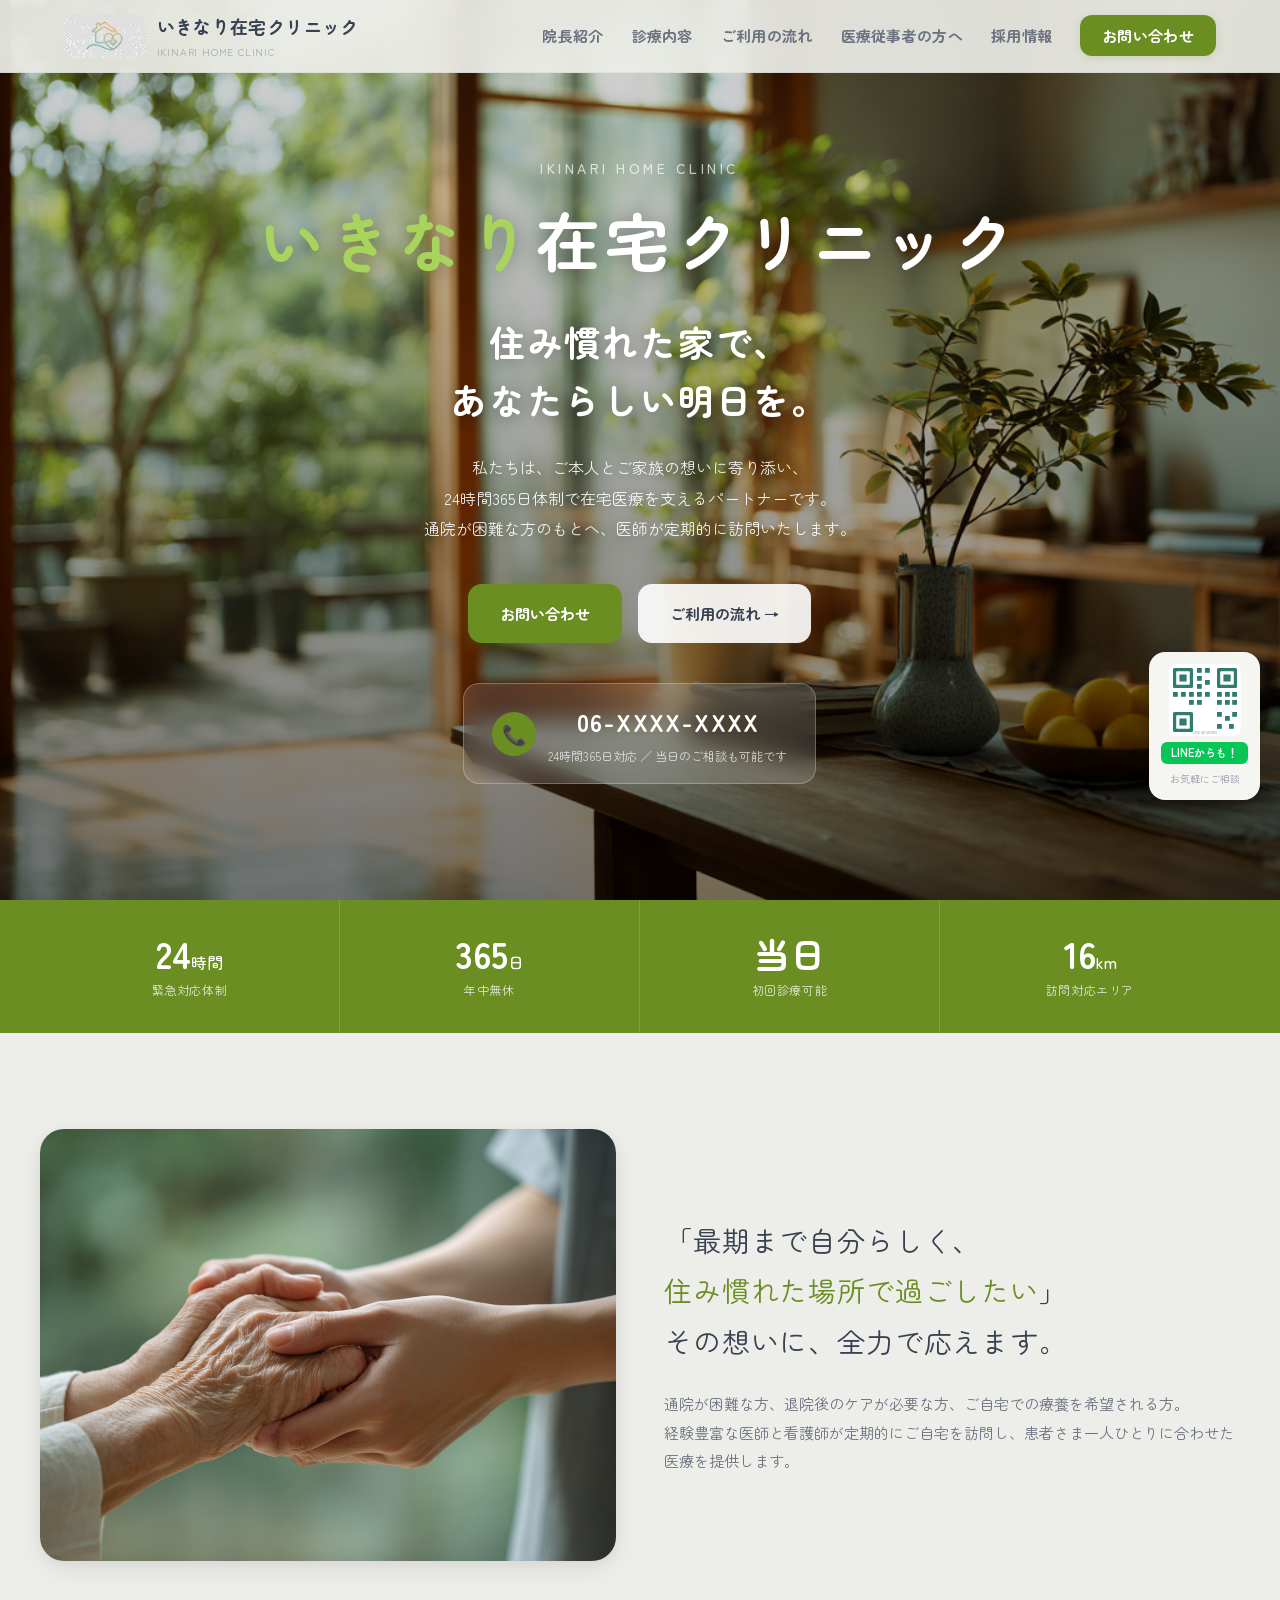
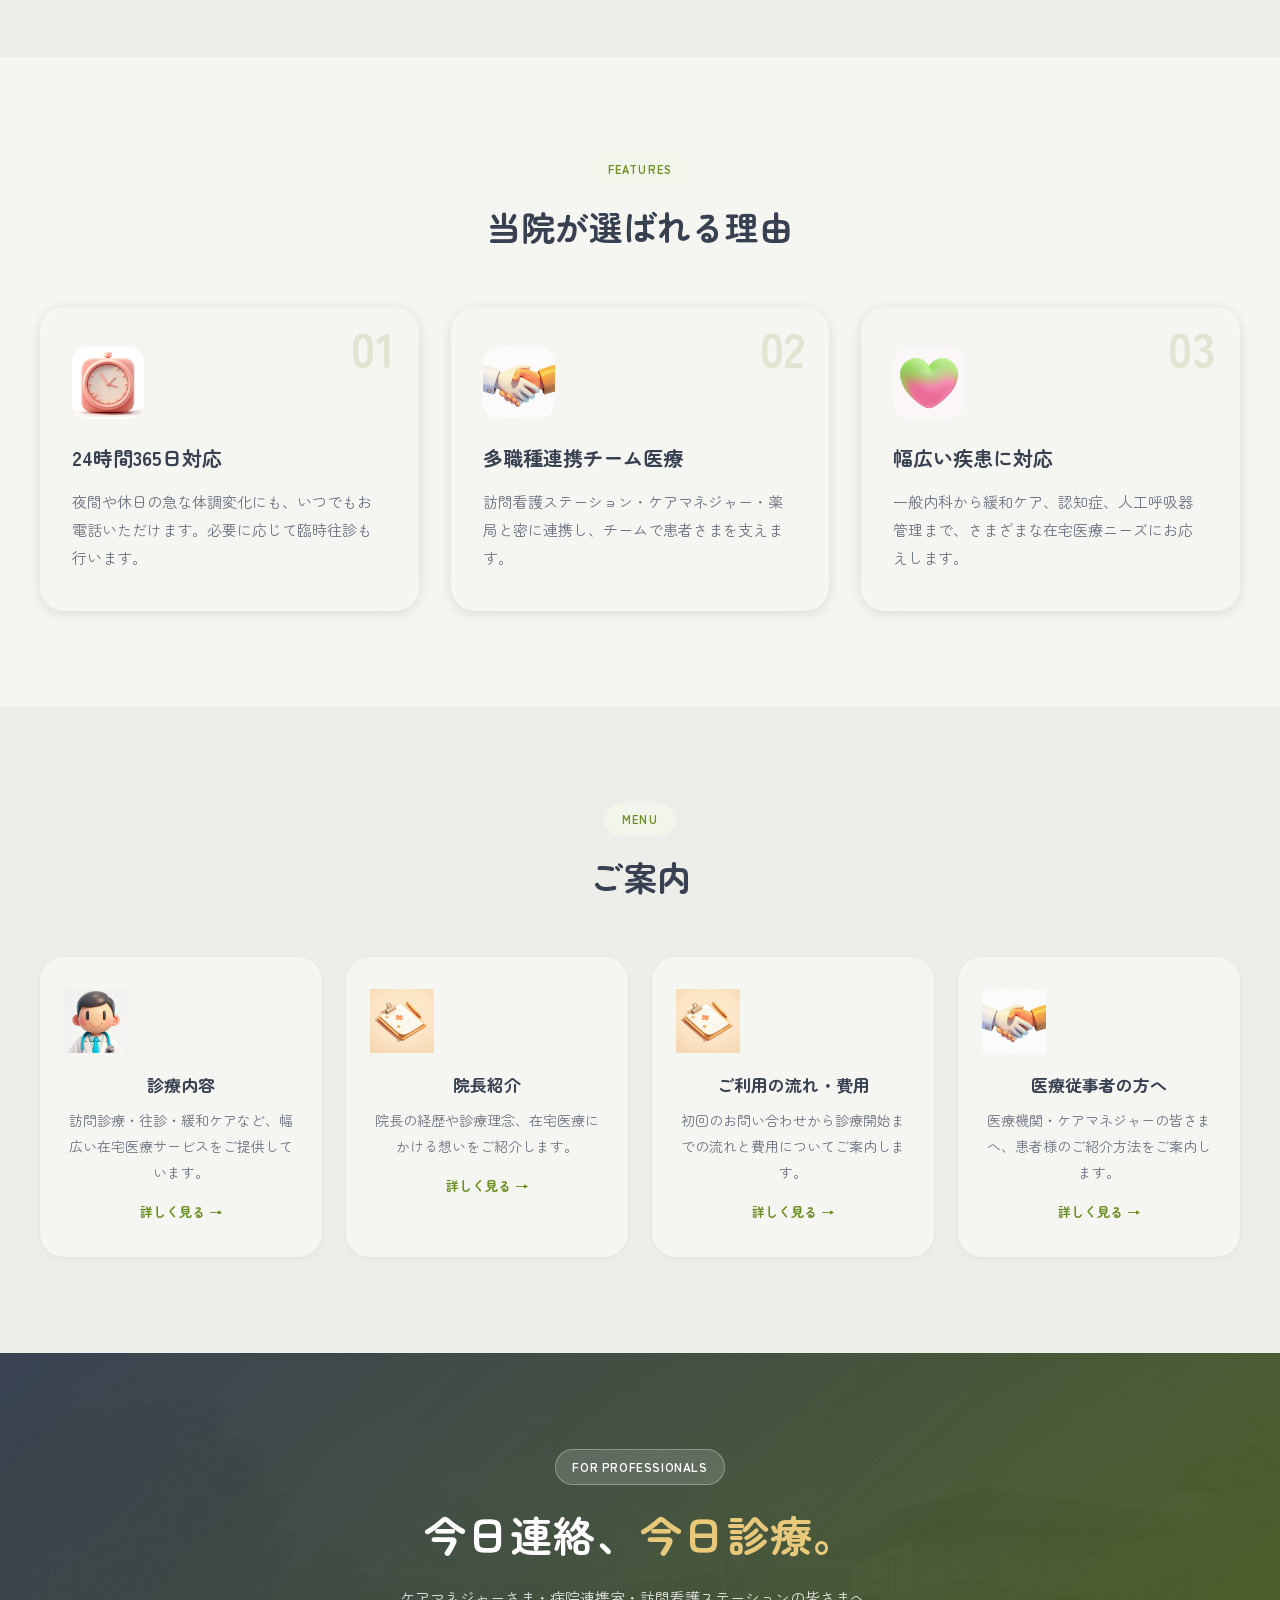
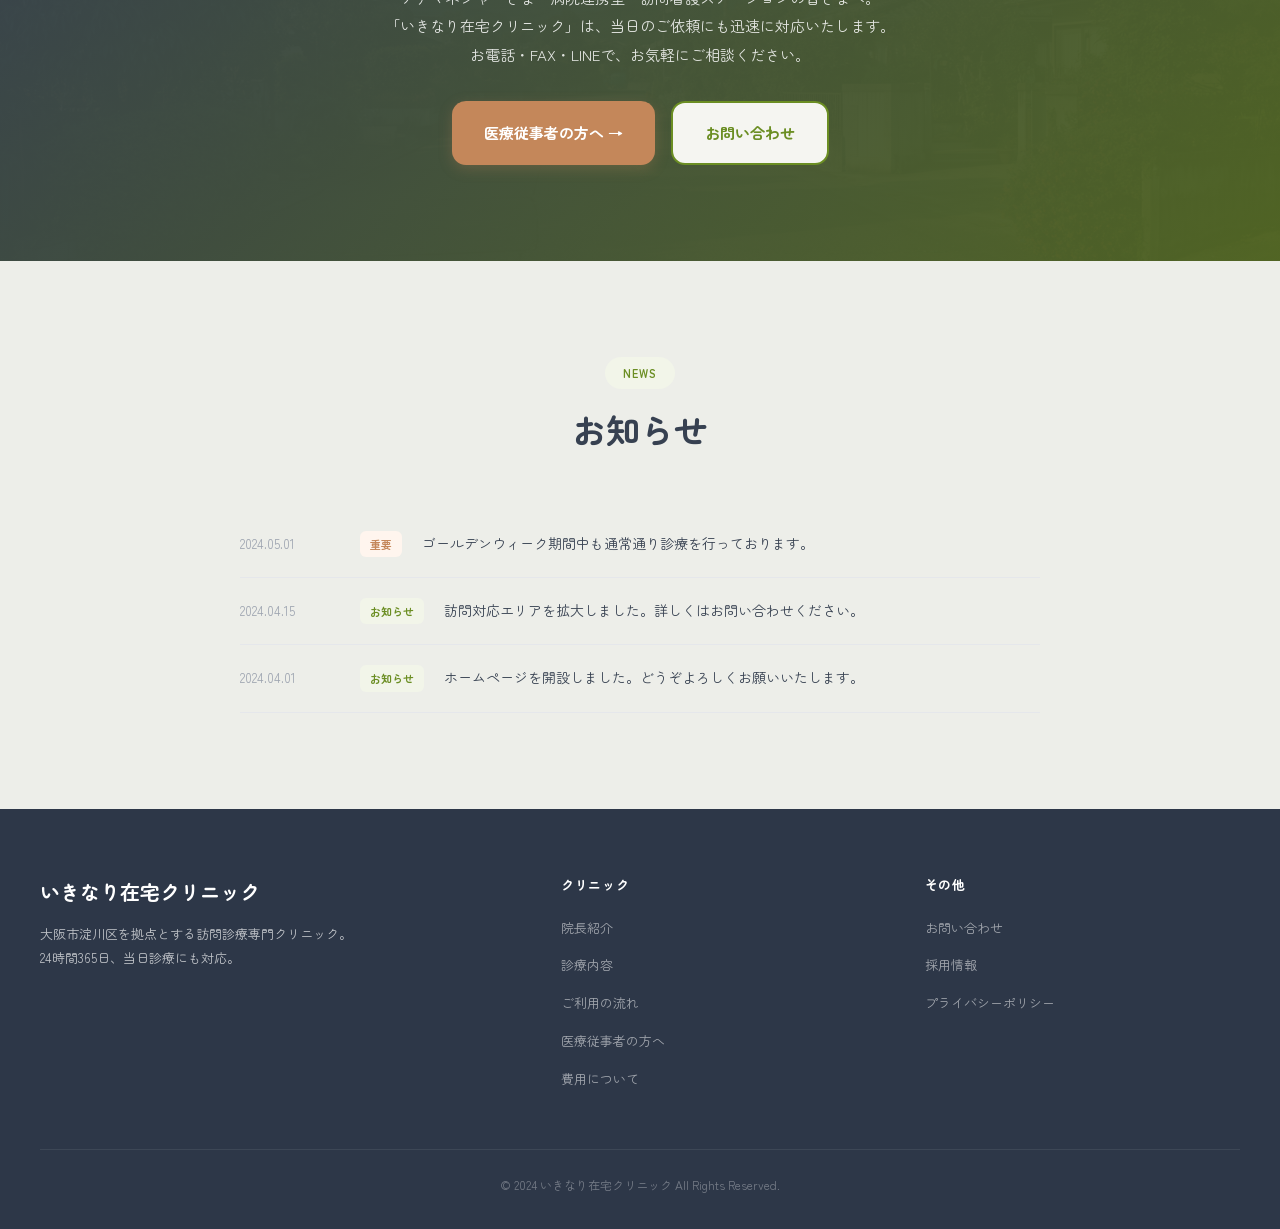
==== index.html @ c1e0ce85 "Update index.html" ====
<!DOCTYPE html>
<html lang="ja">
<head>
  <meta name="robots" content="noindex">
  <meta charset="UTF-8">
  <meta name="viewport" content="width=device-width, initial-scale=1.0">
  <meta name="color-scheme" content="only light">
  <title>いきなり在宅クリニック｜大阪市淀川区の訪問診療 当日対応可</title>
  <meta name="description" content="いきなり在宅クリニックは大阪市淀川区を拠点とする訪問診療専門クリニックです。24時間365日対応、当日連絡・当日診療をモットーに医師がご自宅へ伺います。">
  <meta property="og:title" content="いきなり在宅クリニック｜大阪市淀川区の訪問診療 当日対応可">
  <meta property="og:description" content="24時間365日対応。当日連絡・当日診療をモットーに、お電話いただいたその日のうちに医師がご自宅へ伺います。">
  <meta property="og:type" content="website">
  <meta property="og:url" content="https://ikinari-clinic.com/">
  <meta property="og:site_name" content="いきなり在宅クリニック">
  <meta property="og:locale" content="ja_JP">
  <meta name="twitter:card" content="summary_large_image">
  <link rel="preconnect" href="https://fonts.googleapis.com">
  <link rel="preconnect" href="https://fonts.gstatic.com" crossorigin>
  <link href="https://fonts.googleapis.com/css2?family=Noto+Sans+JP:wght@400;700&family=Zen+Maru+Gothic:wght@400;700&display=swap" rel="stylesheet">
  <link rel="stylesheet" href="style.css">

  <!-- JSON-LD -->
  <script type="application/ld+json">
  {
    "@context": "https://schema.org",
    "@type": "MedicalClinic",
    "name": "いきなり在宅クリニック",
    "alternateName": "IKINARI HOME CLINIC",
    "description": "大阪市淀川区を拠点とする訪問診療専門クリニック。24時間365日対応、当日連絡・当日診療。",
    "url": "https://ikinari-clinic.com/",
    "telephone": "06-XXXX-XXXX",
    "address": {
      "@type": "PostalAddress",
      "addressLocality": "大阪市淀川区",
      "addressRegion": "大阪府",
      "addressCountry": "JP"
    },
    "openingHoursSpecification": {
      "@type": "OpeningHoursSpecification",
      "dayOfWeek": ["Monday","Tuesday","Wednesday","Thursday","Friday","Saturday","Sunday"],
      "opens": "00:00",
      "closes": "23:59"
    },
    "medicalSpecialty": "訪問診療",
    "availableService": {
      "@type": "MedicalProcedure",
      "name": "訪問診療・往診"
    }
  }
  </script>

  <style>
    /* ===== INDEX-ONLY STYLES ===== */

    /* Full-bleed photo hero */
    .hero-top {
      position: relative;
      min-height: 100vh;
      display: flex;
      align-items: center;
      justify-content: center;
      overflow: hidden;
    }
    .hero-top-bg {
      position: absolute;
      inset: 0;
      z-index: 0;
    }
    .hero-top-bg img {
      width: 100%;
      height: 100%;
      object-fit: cover;
      display: block;
    }
    .hero-top-overlay {
      position: absolute;
      inset: 0;
      z-index: 1;
      background: linear-gradient(
        180deg,
        rgba(0,0,0,0.15) 0%,
        rgba(0,0,0,0.35) 50%,
        rgba(0,0,0,0.55) 100%
      );
    }
    .hero-top-inner {
      position: relative;
      z-index: 2;
      max-width: 1000px;
      margin: 0 auto;
      padding: 120px 24px 80px;
      text-align: center;
      color: white;
    }
    .hero-clinic-en {
      font-size: 14px;
      font-weight: 500;
      letter-spacing: 0.25em;
      color: rgba(255,255,255,0.7);
      margin-bottom: 16px;
    }
    .hero-clinic-name {
      font-size: clamp(36px, 5.5vw, 64px);
      font-weight: 700;
      color: white;
      line-height: 1.3;
      margin-bottom: 32px;
      letter-spacing: 0.08em;
      white-space: nowrap;
      text-shadow: 0 2px 20px rgba(0,0,0,0.3);
    }
    .hero-clinic-name span {
      color: #A8D45E;
    }
    .hero-catch {
      font-size: clamp(22px, 3vw, 36px);
      font-weight: 700;
      color: white;
      line-height: 1.6;
      margin-bottom: 24px;
      letter-spacing: 0.05em;
      text-shadow: 0 2px 16px rgba(0,0,0,0.3);
    }
    .hero-sub {
      font-size: 16px;
      color: rgba(255,255,255,0.9);
      line-height: 1.9;
      margin-bottom: 40px;
      max-width: 640px;
      margin-left: auto;
      margin-right: auto;
      text-shadow: 0 1px 8px rgba(0,0,0,0.2);
    }
    .hero-top-actions {
      display: flex;
      gap: 16px;
      flex-wrap: wrap;
      justify-content: center;
      margin-bottom: 40px;
    }
    .hero-tel {
      display: inline-flex;
      align-items: center;
      gap: 12px;
      background: rgba(255,255,255,0.15);
      backdrop-filter: blur(12px);
      border: 1px solid rgba(255,255,255,0.25);
      border-radius: var(--radius);
      padding: 16px 28px;
    }
    .hero-tel-icon {
      width: 44px;
      height: 44px;
      background: var(--primary);
      border-radius: 50%;
      display: flex;
      align-items: center;
      justify-content: center;
      color: white;
      font-size: 20px;
      flex-shrink: 0;
    }
    .hero-tel-number {
      font-family: 'Zen Maru Gothic', sans-serif;
      font-size: 24px;
      font-weight: 700;
      color: white;
      letter-spacing: 0.05em;
    }
    .hero-tel-note {
      font-size: 12px;
      color: rgba(255,255,255,0.75);
    }

    /* Stats bar */
    .stats-bar {
      background: var(--primary);
      color: white;
      padding: 0;
      position: relative;
      z-index: 2;
    }
    .stats-bar-inner {
      max-width: 1200px;
      margin: 0 auto;
      display: grid;
      grid-template-columns: repeat(4, 1fr);
    }
    .stats-bar-item {
      text-align: center;
      padding: 32px 16px;
      border-right: 1px solid rgba(255,255,255,0.15);
      transition: background 0.3s;
    }
    .stats-bar-item:last-child { border-right: none; }
    .stats-bar-item:hover { background: rgba(255,255,255,0.08); }
    .stats-bar-number {
      font-family: 'Zen Maru Gothic', sans-serif;
      font-size: 36px;
      font-weight: 700;
      line-height: 1.2;
    }
    .stats-bar-unit {
      font-size: 16px;
      font-weight: 500;
    }
    .stats-bar-label {
      font-size: 12px;
      opacity: 0.8;
      margin-top: 4px;
      letter-spacing: 0.05em;
    }

    /* Reasons section */
    .reasons-grid {
      display: grid;
      grid-template-columns: repeat(3, 1fr);
      gap: 32px;
    }
    .reason-card {
      background: var(--white);
      border-radius: var(--radius-lg);
      padding: 40px 32px;
      box-shadow: 0 2px 12px rgba(0,0,0,0.08), 0 4px 20px rgba(0,0,0,0.04);
      position: relative;
      transition: all 0.35s cubic-bezier(0.4, 0, 0.2, 1);
    }
    .reason-card:hover {
      transform: translateY(-5px);
      box-shadow: 0 8px 32px rgba(0,0,0,0.12), 0 4px 16px rgba(0,0,0,0.06);
    }
    .reason-num {
      font-family: 'Zen Maru Gothic', sans-serif;
      font-size: 48px;
      font-weight: 700;
      color: var(--primary);
      opacity: 0.15;
      position: absolute;
      top: 16px;
      right: 24px;
      line-height: 1;
    }
    .reason-icon {
      width: 72px;
      height: 72px;
      border-radius: 16px;
      display: flex;
      align-items: center;
      justify-content: center;
      margin-bottom: 20px;
      overflow: hidden;
    }
    .reason-icon img {
      width: 100%;
      height: 100%;
      object-fit: contain;
    }
    .reason-card h3 {
      font-family: 'Zen Maru Gothic', sans-serif;
      font-size: 20px;
      font-weight: 700;
      margin-bottom: 12px;
      color: var(--text);
    }
    .reason-card p {
      font-size: 15px;
      color: var(--text-light);
      line-height: 1.85;
    }

    /* Same-day banner */
    .sameday-banner {
      position: relative;
      overflow: hidden;
      background: var(--text);
      color: white;
    }
    .sameday-banner::before {
      content: '';
      position: absolute;
      inset: 0;
      background: url('assets/town-panorama.png') center/cover no-repeat;
      opacity: 0.2;
      z-index: 0;
    }
    .sameday-banner::after {
      content: '';
      position: absolute;
      inset: 0;
      background: linear-gradient(135deg, rgba(55,65,81,0.92) 0%, rgba(85,107,30,0.85) 100%);
      z-index: 0;
    }
    .sameday-inner {
      max-width: 900px;
      margin: 0 auto;
      text-align: center;
      position: relative;
      z-index: 1;
    }
    .sameday-tag {
      display: inline-block;
      font-size: 12px;
      font-weight: 700;
      color: white;
      background: rgba(255,255,255,0.15);
      border: 1px solid rgba(255,255,255,0.3);
      padding: 6px 16px;
      border-radius: 100px;
      margin-bottom: 20px;
      letter-spacing: 0.05em;
    }
    .sameday-title {
      font-size: clamp(28px, 3.5vw, 42px);
      font-weight: 700;
      color: white;
      margin-bottom: 20px;
      line-height: 1.4;
      letter-spacing: 0.03em;
    }
    .sameday-title em {
      font-style: normal;
      color: #E8C87A;
    }
    .sameday-desc {
      font-size: 15px;
      color: rgba(255,255,255,0.85);
      line-height: 1.9;
      margin-bottom: 32px;
    }
    .sameday-actions {
      display: flex;
      justify-content: center;
      gap: 16px;
      flex-wrap: wrap;
    }

    /* Message section */
    .message-section {
      position: relative;
    }
    .message-content {
      display: grid;
      grid-template-columns: 1fr 1fr;
      gap: 48px;
      align-items: center;
      max-width: 1200px;
      margin: 0 auto;
    }
    .message-photo {
      border-radius: var(--radius-lg);
      overflow: hidden;
      box-shadow: var(--shadow-lg);
    }
    .message-photo img {
      width: 100%;
      height: 100%;
      object-fit: cover;
      display: block;
      aspect-ratio: 4/3;
    }
    .message-box {
      max-width: 800px;
      margin: 0 auto;
    }
    .message-box .quote {
      font-size: clamp(20px, 2.5vw, 28px);
      font-weight: 400;
      color: var(--text);
      line-height: 1.8;
      margin-bottom: 24px;
      letter-spacing: 0.03em;
    }
    .message-box .quote em {
      font-style: normal;
      color: var(--primary);
    }
    .message-box .desc {
      font-size: 15px;
      color: var(--text-light);
      line-height: 1.9;
    }

    @media (max-width: 768px) {
      .hero-top { min-height: 100vh; }
      .hero-top-inner {
        padding: 120px 20px 60px;
      }
      .hero-clinic-name { font-size: 30px; white-space: normal; }
      .hero-catch { font-size: 20px; }
      .hero-tel { width: 100%; justify-content: center; }
      .stats-bar-inner { grid-template-columns: 1fr 1fr; }
      .stats-bar-item { border-bottom: 1px solid rgba(255,255,255,0.15); }
      .reasons-grid { grid-template-columns: 1fr; }
      .message-content { grid-template-columns: 1fr; gap: 32px; }
    }
  </style>
</head>
<body>

  <!-- ===== NAVIGATION ===== -->
  <nav class="nav" id="nav">
    <div class="nav-inner">
      <a href="index.html" class="nav-logo">
        <img src="assets/logo.png" alt="いきなり在宅クリニック" style="height:44px;width:auto;">
        <div>
          <div class="nav-logo-text">いきなり在宅クリニック</div>
          <div class="nav-logo-sub">IKINARI HOME CLINIC</div>
        </div>
      </a>
      <ul class="nav-links" id="navLinks">
        <li><a href="about.html">院長紹介</a></li>
        <li><a href="services.html">診療内容</a></li>
        <li><a href="flow.html">ご利用の流れ</a></li>
        <li><a href="referral.html">医療従事者の方へ</a></li>
        <li><a href="recruit.html">採用情報</a></li>
        <li><a href="contact.html" class="nav-cta">お問い合わせ</a></li>
      </ul>
      <button class="hamburger" id="hamburger" aria-label="メニュー">
        <span></span><span></span><span></span>
      </button>
    </div>
  </nav>

  <!-- ===== HERO (full-bleed photo) ===== -->
  <section class="hero-top">
    <div class="hero-top-bg">
      <img src="assets/living-room.png" alt="温かみのある室内 - 住み慣れたご自宅">
    </div>
    <div class="hero-top-overlay"></div>
    <div class="hero-top-inner">
      <div class="hero-clinic-en">IKINARI HOME CLINIC</div>
      <h1 class="hero-clinic-name"><span>いきなり</span>在宅クリニック</h1>
      <p class="hero-catch">住み慣れた家で、<br>あなたらしい明日を。</p>
      <p class="hero-sub">私たちは、ご本人とご家族の想いに寄り添い、<br>24時間365日体制で在宅医療を支えるパートナーです。<br>通院が困難な方のもとへ、医師が定期的に訪問いたします。</p>
      <div class="hero-top-actions">
        <a href="contact.html" class="btn btn-primary">お問い合わせ</a>
        <a href="flow.html" class="btn" style="background:rgba(255,255,255,0.9);color:var(--text);font-weight:700;">ご利用の流れ →</a>
      </div>
      <div class="hero-tel">
        <div class="hero-tel-icon">📞</div>
        <div>
          <div class="hero-tel-number">06-XXXX-XXXX</div>
          <div class="hero-tel-note">24時間365日対応 ／ 当日のご相談も可能です</div>
        </div>
      </div>
    </div>
  </section>

  <!-- ===== STATS BAR ===== -->
  <div class="stats-bar">
    <div class="stats-bar-inner">
      <div class="stats-bar-item">
        <div class="stats-bar-number">24<span class="stats-bar-unit">時間</span></div>
        <div class="stats-bar-label">緊急対応体制</div>
      </div>
      <div class="stats-bar-item">
        <div class="stats-bar-number">365<span class="stats-bar-unit">日</span></div>
        <div class="stats-bar-label">年中無休</div>
      </div>
      <div class="stats-bar-item">
        <div class="stats-bar-number">当日</div>
        <div class="stats-bar-label">初回診療可能</div>
      </div>
      <div class="stats-bar-item">
        <div class="stats-bar-number">16<span class="stats-bar-unit">km</span></div>
        <div class="stats-bar-label">訪問対応エリア</div>
      </div>
    </div>
  </div>

  <!-- ===== MESSAGE ===== -->
  <section class="section message-section">
    <div class="section-inner">
      <div class="message-content">
        <div class="message-photo">
          <img src="assets/hands.png" alt="患者さまの手を優しく握る - 寄り添う医療">
        </div>
        <div class="message-box">
          <p class="quote">「最期まで自分らしく、<br><em>住み慣れた場所で過ごしたい</em>」<br>その想いに、全力で応えます。</p>
          <p class="desc">
            通院が困難な方、退院後のケアが必要な方、ご自宅での療養を希望される方。<br>
            経験豊富な医師と看護師が定期的にご自宅を訪問し、患者さま一人ひとりに合わせた医療を提供します。
          </p>
        </div>
      </div>
    </div>
  </section>

  <!-- ===== REASONS ===== -->
  <section class="section section-alt">
    <div class="section-inner">
      <div class="section-header">
        <span class="section-tag">FEATURES</span>
        <h2 class="section-title">当院が選ばれる理由</h2>
      </div>
      <div class="reasons-grid">
        <div class="reason-card">
          <div class="reason-num">01</div>
          <div class="reason-icon"><img src="assets/icon-clock.png" alt="24時間"></div>
          <h3>24時間365日対応</h3>
          <p>夜間や休日の急な体調変化にも、いつでもお電話いただけます。必要に応じて臨時往診も行います。</p>
        </div>
        <div class="reason-card">
          <div class="reason-num">02</div>
          <div class="reason-icon"><img src="assets/icon-handshake.png" alt="連携"></div>
          <h3>多職種連携チーム医療</h3>
          <p>訪問看護ステーション・ケアマネジャー・薬局と密に連携し、チームで患者さまを支えます。</p>
        </div>
        <div class="reason-card">
          <div class="reason-num">03</div>
          <div class="reason-icon"><img src="assets/icon-heart.png" alt="疾患対応"></div>
          <h3>幅広い疾患に対応</h3>
          <p>一般内科から緩和ケア、認知症、人工呼吸器管理まで、さまざまな在宅医療ニーズにお応えします。</p>
        </div>
      </div>
    </div>
  </section>

  <!-- ===== NAVIGATION CARDS ===== -->
  <section class="section">
    <div class="section-inner">
      <div class="section-header">
        <span class="section-tag">MENU</span>
        <h2 class="section-title">ご案内</h2>
      </div>
      <div class="nav-cards">
        <a href="services.html" class="nav-card">
          <div class="nav-card-icon"><img src="assets/icon-doctor.png" alt=""></div>
          <h3>診療内容</h3>
          <p>訪問診療・往診・緩和ケアなど、幅広い在宅医療サービスをご提供しています。</p>
          <span class="arrow">詳しく見る →</span>
        </a>
        <a href="about.html" class="nav-card">
          <div class="nav-card-icon"><img src="assets/icon-clipboard.png" alt=""></div>
          <h3>院長紹介</h3>
          <p>院長の経歴や診療理念、在宅医療にかける想いをご紹介します。</p>
          <span class="arrow">詳しく見る →</span>
        </a>
        <a href="flow.html" class="nav-card">
          <div class="nav-card-icon"><img src="assets/icon-clipboard.png" alt=""></div>
          <h3>ご利用の流れ・費用</h3>
          <p>初回のお問い合わせから診療開始までの流れと費用についてご案内します。</p>
          <span class="arrow">詳しく見る →</span>
        </a>
        <a href="referral.html" class="nav-card">
          <div class="nav-card-icon"><img src="assets/icon-handshake.png" alt=""></div>
          <h3>医療従事者の方へ</h3>
          <p>医療機関・ケアマネジャーの皆さまへ、患者様のご紹介方法をご案内します。</p>
          <span class="arrow">詳しく見る →</span>
        </a>
      </div>
    </div>
  </section>

  <!-- ===== SAME-DAY BANNER (紹介元向け訴求) ===== -->
  <section class="section sameday-banner">
    <div class="section-inner">
      <div class="sameday-inner">
        <div class="sameday-tag">FOR PROFESSIONALS</div>
        <h2 class="sameday-title">今日連絡、<em>今日診療。</em></h2>
        <p class="sameday-desc">
          ケアマネジャーさま・病院連携室・訪問看護ステーションの皆さまへ。<br>
          「いきなり在宅クリニック」は、当日のご依頼にも迅速に対応いたします。<br>
          お電話・FAX・LINEで、お気軽にご相談ください。
        </p>
        <div class="sameday-actions">
          <a href="referral.html" class="btn btn-accent">医療従事者の方へ →</a>
          <a href="contact.html" class="btn btn-outline">お問い合わせ</a>
        </div>
      </div>
    </div>
  </section>

  <!-- ===== NEWS ===== -->
  <section class="section">
    <div class="section-inner">
      <div class="section-header">
        <span class="section-tag">NEWS</span>
        <h2 class="section-title">お知らせ</h2>
      </div>
      <div class="news-list">
        <div class="news-item">
          <span class="news-date">2024.05.01</span>
          <span class="news-badge news-badge-important">重要</span>
          <span class="news-text">ゴールデンウィーク期間中も通常通り診療を行っております。</span>
        </div>
        <div class="news-item">
          <span class="news-date">2024.04.15</span>
          <span class="news-badge news-badge-info">お知らせ</span>
          <span class="news-text">訪問対応エリアを拡大しました。詳しくはお問い合わせください。</span>
        </div>
        <div class="news-item">
          <span class="news-date">2024.04.01</span>
          <span class="news-badge news-badge-info">お知らせ</span>
          <span class="news-text">ホームページを開設しました。どうぞよろしくお願いいたします。</span>
        </div>
      </div>
    </div>
  </section>

  <!-- ===== FOOTER ===== -->
  <footer class="footer">
    <div class="footer-inner">
      <div>
        <div class="footer-logo">いきなり在宅クリニック</div>
        <p class="footer-desc">大阪市淀川区を拠点とする訪問診療専門クリニック。<br>24時間365日、当日診療にも対応。</p>
      </div>
      <div>
        <h4>クリニック</h4>
        <ul class="footer-links">
          <li><a href="about.html">院長紹介</a></li>
          <li><a href="services.html">診療内容</a></li>
          <li><a href="flow.html">ご利用の流れ</a></li>
          <li><a href="referral.html">医療従事者の方へ</a></li>
          <li><a href="flow.html#fee">費用について</a></li>
        </ul>
      </div>
      <div>
        <h4>その他</h4>
        <ul class="footer-links">
          <li><a href="contact.html">お問い合わせ</a></li>
          <li><a href="recruit.html">採用情報</a></li>
          <li><a href="#">プライバシーポリシー</a></li>
        </ul>
      </div>
    </div>
    <div class="footer-bottom">
      &copy; 2024 いきなり在宅クリニック All Rights Reserved.
    </div>
  </footer>

  <!-- ===== PHONE BANNER (mobile) ===== -->
  <div class="phone-banner">
    <a href="tel:06XXXXXXXX">
      📞 06-XXXX-XXXX
      <small>タップで電話がかかります（24時間対応）</small>
    </a>
  </div>

  <!-- LINE floating sidebar -->
  <div class="line-float">
    <img src="assets/qr-line.svg" alt="LINE QRコード" class="line-float-qr">
    <span class="line-float-badge">LINEからも！</span>
    <small>お気軽にご相談</small>
  </div>

  <script src="main.js"></script>
  <script>
    // Additional scroll reveal for index-only elements
    document.querySelectorAll('.reason-card, .stats-bar-item').forEach(el => {
      el.style.opacity = '0';
      el.style.transform = 'translateY(20px)';
      el.style.transition = 'opacity 0.6s, transform 0.6s';
      const obs = new IntersectionObserver((entries) => {
        entries.forEach(entry => {
          if (entry.isIntersecting) {
            entry.target.style.opacity = '1';
            entry.target.style.transform = 'translateY(0)';
          }
        });
      }, { threshold: 0.1 });
      obs.observe(el);
    });
  </script>
</body>
</html>
---- style.css ----
*, *::before, *::after { margin: 0; padding: 0; box-sizing: border-box; }

:root {
  /* くすのきグリーン系パレット */
  --primary: #6B8E23;
  --primary-light: #F2F5E9;
  --primary-dark: #556B1E;
  --primary-muted: rgba(107,142,35,0.12);
  --accent: #C4875A;
  --accent-light: #FFF5EE;
  --text: #374151;
  --text-light: #6B7280;
  --text-muted: #9CA3AF;
  --bg: #EDEEE9;
  --white: #F5F5F1;
  --border: #E5E7EB;
  --shadow-sm: 0 1px 4px rgba(0,0,0,0.04), 0 2px 8px rgba(0,0,0,0.02);
  --shadow-md: 0 4px 12px rgba(0,0,0,0.05), 0 2px 6px rgba(0,0,0,0.03);
  --shadow-lg: 0 8px 28px rgba(0,0,0,0.07), 0 4px 12px rgba(0,0,0,0.04);
  --radius: 16px;
  --radius-lg: 24px;
}

html {
  scroll-behavior: smooth;
  color-scheme: only light;
}

body {
  font-family: 'Zen Maru Gothic', 'Noto Sans JP', sans-serif;
  color: var(--text);
  background: var(--bg) !important;
  line-height: 1.85;
  font-weight: 400;
  -webkit-font-smoothing: antialiased;
  font-size: 15px;
}

/* ===== NAVIGATION ===== */
.nav {
  position: fixed;
  top: 0;
  left: 0;
  right: 0;
  z-index: 1000;
  background: rgba(237,238,233,0.92);
  backdrop-filter: blur(24px);
  -webkit-backdrop-filter: blur(24px);
  border-bottom: 1px solid rgba(0,0,0,0.04);
  transition: box-shadow 0.3s;
}
.nav.scrolled { box-shadow: var(--shadow-md); }
.nav-inner {
  max-width: 1200px;
  margin: 0 auto;
  padding: 0 24px;
  display: flex;
  align-items: center;
  justify-content: space-between;
  height: 72px;
}
.nav-logo {
  display: flex;
  align-items: center;
  gap: 12px;
  text-decoration: none;
  color: var(--primary);
}
.nav-logo img {
  border-radius: 8px;
}
.nav-logo-icon {
  width: 42px;
  height: 42px;
  background: var(--primary);
  border-radius: 12px;
  display: flex;
  align-items: center;
  justify-content: center;
  color: white;
  font-size: 20px;
}
.nav-logo-text {
  font-weight: 700;
  font-size: 18px;
  letter-spacing: 0.02em;
  color: var(--text);
  white-space: nowrap;
}
.nav-logo-sub {
  font-size: 10px;
  font-weight: 400;
  color: var(--text-muted);
  display: block;
  letter-spacing: 0.08em;
}
.nav-links {
  display: flex;
  align-items: center;
  gap: 28px;
  list-style: none;
}
.nav-links a {
  text-decoration: none;
  color: var(--text-light);
  font-size: 15px;
  font-weight: 700;
  letter-spacing: 0.02em;
  transition: color 0.2s;
  position: relative;
}
.nav-links a:hover { color: var(--primary); }
.nav-links a::after {
  content: '';
  position: absolute;
  bottom: -4px;
  left: 0;
  width: 0;
  height: 2px;
  background: var(--primary);
  border-radius: 1px;
  transition: width 0.3s;
}
.nav-links a:hover::after { width: 100%; }
.nav-cta {
  background: var(--primary) !important;
  color: white !important;
  padding: 10px 22px !important;
  border-radius: 12px !important;
  font-size: 15px !important;
  font-weight: 700 !important;
  transition: all 0.3s ease !important;
  box-shadow: 0 2px 8px rgba(107,142,35,0.2);
}
.nav-cta:hover {
  background: var(--primary-dark) !important;
  transform: translateY(-2px);
  box-shadow: 0 4px 16px rgba(107,142,35,0.3) !important;
}
.nav-cta::after { display: none !important; }

/* Floating LINE sidebar */
.line-float {
  position: fixed;
  right: 20px;
  bottom: 100px;
  z-index: 999;
  display: flex;
  flex-direction: column;
  align-items: center;
  gap: 6px;
  background: var(--white);
  padding: 12px;
  border-radius: 16px;
  box-shadow: 0 4px 20px rgba(0,0,0,0.1), 0 2px 8px rgba(0,0,0,0.05);
  transition: transform 0.3s, box-shadow 0.3s;
}
.line-float:hover {
  transform: translateY(-3px);
  box-shadow: 0 8px 28px rgba(0,0,0,0.14), 0 4px 12px rgba(0,0,0,0.06);
}
.line-float-qr {
  width: 72px;
  height: 72px;
  border-radius: 8px;
}
.line-float-badge {
  display: inline-block;
  background: #06C755;
  color: white;
  font-size: 11px;
  font-weight: 700;
  padding: 3px 10px;
  border-radius: 6px;
  line-height: 1.4;
  white-space: nowrap;
}
.line-float small {
  font-size: 10px;
  color: var(--text-muted);
  white-space: nowrap;
}

/* Mobile menu */
.hamburger {
  display: none;
  flex-direction: column;
  gap: 5px;
  background: none;
  border: none;
  cursor: pointer;
  padding: 8px;
}
.hamburger span {
  display: block;
  width: 24px;
  height: 2px;
  background: var(--text);
  border-radius: 2px;
  transition: 0.3s;
}

/* ===== HERO (old single-page hero, kept for sub-pages if needed) ===== */
.hero {
  padding: 140px 24px 80px;
  background: linear-gradient(165deg, var(--bg) 0%, var(--primary-light) 50%, #EDF2E4 100%);
  position: relative;
  overflow: hidden;
}
.hero::before {
  content: '';
  position: absolute;
  top: -100px;
  right: -100px;
  width: 500px;
  height: 500px;
  background: radial-gradient(circle, rgba(107,142,35,0.05) 0%, transparent 70%);
  border-radius: 50%;
}
.hero-inner {
  max-width: 1200px;
  margin: 0 auto;
  display: grid;
  grid-template-columns: 1fr 1fr;
  gap: 60px;
  align-items: center;
  position: relative;
  z-index: 1;
}
.hero-badge {
  display: inline-flex;
  align-items: center;
  gap: 8px;
  background: var(--white);
  padding: 8px 16px;
  border-radius: 100px;
  font-size: 13px;
  font-weight: 700;
  color: var(--primary);
  margin-bottom: 24px;
  box-shadow: var(--shadow-sm);
}
.hero-badge-dot {
  width: 8px;
  height: 8px;
  background: var(--primary);
  border-radius: 50%;
  animation: pulse 2s infinite;
}
@keyframes pulse {
  0%, 100% { opacity: 1; }
  50% { opacity: 0.4; }
}
.hero h1 {
  font-size: clamp(28px, 4vw, 44px);
  font-weight: 700;
  line-height: 1.4;
  color: var(--text);
  margin-bottom: 20px;
}
.hero h1 em {
  font-style: normal;
  color: var(--primary);
}
.hero-desc {
  font-size: 15px;
  color: var(--text-light);
  line-height: 1.9;
  margin-bottom: 36px;
}
.hero-actions {
  display: flex;
  gap: 16px;
  flex-wrap: wrap;
}
.hero-visual { position: relative; }
.hero-card {
  background: var(--white);
  border-radius: var(--radius-lg);
  padding: 40px;
  box-shadow: var(--shadow-lg);
}
.hero-card-label {
  font-size: 11px;
  font-weight: 700;
  color: var(--text-muted);
  text-transform: uppercase;
  letter-spacing: 0.12em;
  margin-bottom: 20px;
}
.hero-stats {
  display: grid;
  grid-template-columns: 1fr 1fr;
  gap: 20px;
}
.hero-stat {
  text-align: center;
  padding: 20px;
  background: var(--bg);
  border-radius: var(--radius);
}
.hero-stat-number {
  font-size: 32px;
  font-weight: 700;
  color: var(--primary);
  line-height: 1.2;
}
.hero-stat-unit { font-size: 14px; font-weight: 400; }
.hero-stat-label { font-size: 12px; color: var(--text-muted); margin-top: 4px; }
.hero-float {
  position: absolute;
  background: var(--white);
  border-radius: var(--radius);
  padding: 14px 20px;
  box-shadow: var(--shadow-md);
  font-size: 13px;
  font-weight: 700;
  display: flex;
  align-items: center;
  gap: 10px;
  animation: float 3s ease-in-out infinite;
}
@keyframes float {
  0%, 100% { transform: translateY(0); }
  50% { transform: translateY(-8px); }
}
.hero-float-1 { top: -20px; right: -20px; color: var(--primary); }
.hero-float-2 { bottom: -16px; left: -20px; color: var(--accent); animation-delay: 1.5s; }

/* ===== BUTTONS ===== */
.btn {
  display: inline-flex;
  align-items: center;
  gap: 8px;
  padding: 16px 32px;
  border-radius: 14px;
  font-size: 15px;
  font-weight: 700;
  text-decoration: none;
  transition: all 0.35s cubic-bezier(0.4, 0, 0.2, 1);
  border: none;
  cursor: pointer;
  font-family: 'Zen Maru Gothic', 'Noto Sans JP', sans-serif;
}
.btn-primary {
  background: var(--primary);
  color: white;
  box-shadow: 0 4px 14px rgba(107,142,35,0.25);
}
.btn-primary:hover {
  background: var(--primary-dark);
  transform: translateY(-3px);
  box-shadow: 0 8px 24px rgba(107,142,35,0.35);
}
.btn-outline {
  background: var(--white);
  color: var(--primary);
  border: 2px solid var(--primary);
}
.btn-outline:hover {
  background: var(--primary-light);
  transform: translateY(-3px);
  box-shadow: 0 6px 20px rgba(107,142,35,0.12);
}
.btn-accent {
  background: var(--accent);
  color: white;
  box-shadow: 0 4px 14px rgba(196,135,90,0.25);
}
.btn-accent:hover {
  background: #B07648;
  transform: translateY(-3px);
  box-shadow: 0 8px 24px rgba(196,135,90,0.35);
}

/* ===== SECTIONS COMMON ===== */
.section {
  padding: 96px 24px;
}
.section-alt { background: var(--white); }
.section-inner {
  max-width: 1200px;
  margin: 0 auto;
}
.section-header {
  text-align: center;
  margin-bottom: 56px;
}
.section-tag {
  display: inline-block;
  font-size: 11px;
  font-weight: 700;
  color: var(--primary);
  background: var(--primary-light);
  padding: 6px 18px;
  border-radius: 100px;
  margin-bottom: 16px;
  letter-spacing: 0.1em;
}
.section-title {
  font-size: clamp(24px, 3vw, 34px);
  font-weight: 700;
  color: var(--text);
  margin-bottom: 14px;
  line-height: 1.45;
}
.section-desc {
  font-size: 15px;
  color: var(--text-light);
  max-width: 600px;
  margin: 0 auto;
  line-height: 1.85;
}

/* ===== PAGE HERO (sub pages) ===== */
/* Frosted-glass page hero */
.page-hero {
  position: relative;
  padding: 140px 24px 72px;
  text-align: center;
  overflow: hidden;
  isolation: isolate;
}
.page-hero-bg {
  position: absolute;
  inset: 0;
  z-index: -2;
  overflow: hidden;
}
.page-hero-bg img {
  width: 100%;
  height: 100%;
  object-fit: cover;
  transform: scale(1.15);
  filter: blur(44px);
}
.page-hero::after {
  content: '';
  position: absolute;
  inset: 0;
  z-index: -1;
  background: rgba(237,238,233,0.3);
  backdrop-filter: blur(2px);
}
.page-hero-inner {
  max-width: 800px;
  margin: 0 auto;
  position: relative;
  z-index: 1;
}
.page-hero h1 {
  font-size: clamp(28px, 4vw, 42px);
  font-weight: 700;
  color: var(--text);
  margin-bottom: 14px;
  text-shadow: 0 0 12px rgba(255,255,255,0.9), 0 0 24px rgba(255,255,255,0.7);
}
.page-hero p {
  font-size: 15px;
  color: var(--text);
  line-height: 1.85;
  text-shadow: 0 0 10px rgba(255,255,255,0.9), 0 0 20px rgba(255,255,255,0.6);
}
.breadcrumb {
  font-size: 13px;
  color: var(--text-light);
  margin-bottom: 20px;
  text-shadow: 0 0 10px rgba(255,255,255,0.9), 0 0 20px rgba(255,255,255,0.6);
}
.breadcrumb a {
  color: var(--primary);
  text-decoration: none;
}
.breadcrumb a:hover { text-decoration: underline; }

/* ===== ABOUT ===== */
.about-grid {
  display: grid;
  grid-template-columns: 1fr 1fr;
  gap: 56px;
  align-items: center;
}
.about-photo {
  width: 100%;
  aspect-ratio: 4/3;
  background: linear-gradient(135deg, var(--primary-light), #D8E4C8);
  border-radius: var(--radius-lg);
  display: flex;
  align-items: center;
  justify-content: center;
  overflow: hidden;
  box-shadow: var(--shadow-md);
}
.about-photo::after {
  content: '院長の写真がここに入ります';
  font-size: 14px;
  color: var(--text-muted);
  background: rgba(255,255,255,0.8);
  padding: 12px 24px;
  border-radius: 10px;
}
.about-name {
  font-size: 24px;
  font-weight: 700;
  margin-bottom: 4px;
}
.about-title {
  font-size: 14px;
  color: var(--primary);
  font-weight: 700;
  margin-bottom: 20px;
}
.about-text {
  font-size: 15px;
  color: var(--text-light);
  margin-bottom: 24px;
  line-height: 1.9;
}
.about-qualifications {
  display: flex;
  flex-wrap: wrap;
  gap: 8px;
}
.about-qual {
  font-size: 12px;
  font-weight: 700;
  color: var(--primary);
  background: var(--primary-light);
  padding: 6px 14px;
  border-radius: 8px;
}

/* ===== PHILOSOPHY ===== */
.philosophy {
  background: var(--primary);
  color: white;
  border-radius: var(--radius-lg);
  padding: 52px;
  text-align: center;
  margin-bottom: 56px;
  box-shadow: 0 8px 32px rgba(107,142,35,0.2);
}
.philosophy h3 {
  font-size: 24px;
  font-weight: 700;
  margin-bottom: 16px;
}
.philosophy p {
  font-size: 15px;
  opacity: 0.92;
  line-height: 1.95;
  max-width: 700px;
  margin: 0 auto;
}

/* ===== SERVICES ===== */
.services-grid {
  display: grid;
  grid-template-columns: repeat(3, 1fr);
  gap: 24px;
}
.service-card {
  background: var(--white);
  border-radius: var(--radius-lg);
  padding: 36px 28px;
  box-shadow: var(--shadow-sm);
  transition: all 0.35s cubic-bezier(0.4, 0, 0.2, 1);
  position: relative;
  overflow: hidden;
}
.service-card:hover {
  transform: translateY(-4px);
  box-shadow: var(--shadow-lg);
}
.service-icon {
  width: 64px;
  height: 64px;
  border-radius: 14px;
  display: flex;
  align-items: center;
  justify-content: center;
  overflow: hidden;
  margin-bottom: 20px;
}
.service-icon img {
  width: 100%;
  height: 100%;
  object-fit: contain;
}
.service-card h3 {
  font-size: 19px;
  font-weight: 700;
  margin-bottom: 10px;
  color: var(--text);
}
.service-card p {
  font-size: 15px;
  color: var(--text-light);
  line-height: 1.85;
}
.service-card .same-day-badge {
  display: inline-block;
  font-size: 11px;
  font-weight: 700;
  color: var(--accent);
  background: var(--accent-light);
  padding: 3px 10px;
  border-radius: 6px;
  margin-top: 12px;
}

/* Procedures list */
.procedures-grid {
  display: grid;
  grid-template-columns: repeat(2, 1fr);
  gap: 14px;
}
.procedure-item {
  display: flex;
  align-items: center;
  gap: 12px;
  padding: 16px 20px;
  background: var(--white);
  border-radius: var(--radius);
  font-size: 14px;
  color: var(--text);
  box-shadow: var(--shadow-sm);
  transition: all 0.3s;
}
.procedure-item:hover {
  transform: translateY(-2px);
  box-shadow: var(--shadow-md);
}
.procedure-item::before {
  content: '✓';
  color: var(--primary);
  font-weight: 700;
  flex-shrink: 0;
}

/* ===== FLOW ===== */
.flow-steps {
  display: grid;
  grid-template-columns: repeat(4, 1fr);
  gap: 24px;
  position: relative;
}
.flow-steps::before {
  content: '';
  position: absolute;
  top: 40px;
  left: 12.5%;
  right: 12.5%;
  height: 2px;
  background: var(--border);
  z-index: 0;
}
.flow-step {
  text-align: center;
  position: relative;
  z-index: 1;
}
.flow-step-num {
  width: 56px;
  height: 56px;
  background: var(--primary);
  color: white;
  border-radius: 50%;
  display: flex;
  align-items: center;
  justify-content: center;
  font-size: 20px;
  font-weight: 700;
  margin: 0 auto 16px;
  box-shadow: 0 4px 14px rgba(107,142,35,0.25);
}
.flow-step h4 {
  font-size: 18px;
  font-weight: 700;
  margin-bottom: 8px;
  color: var(--text);
}
.flow-step p {
  font-size: 15px;
  color: var(--text-light);
  line-height: 1.85;
}

/* ===== FEE ===== */
.fee-cards {
  display: grid;
  grid-template-columns: repeat(3, 1fr);
  gap: 24px;
  margin-bottom: 32px;
}
.fee-card {
  background: var(--white);
  border-radius: var(--radius-lg);
  padding: 32px 24px;
  text-align: center;
  box-shadow: var(--shadow-sm);
  transition: all 0.3s;
}
.fee-card:hover {
  transform: translateY(-3px);
  box-shadow: var(--shadow-md);
}
.fee-card-label {
  font-size: 13px;
  font-weight: 700;
  color: var(--primary);
  margin-bottom: 12px;
}
.fee-card-amount {
  font-size: 36px;
  font-weight: 700;
  color: var(--text);
  line-height: 1.2;
}
.fee-card-unit { font-size: 14px; font-weight: 400; color: var(--text-light); }
.fee-card-desc { font-size: 14px; color: var(--text-muted); margin-top: 8px; }
.fee-note {
  text-align: center;
  font-size: 14px;
  color: var(--text-light);
  background: var(--primary-light);
  padding: 20px;
  border-radius: var(--radius);
}

/* ===== FAQ ===== */
.faq-list {
  max-width: 800px;
  margin: 0 auto;
}
.faq-item {
  border-radius: var(--radius);
  margin-bottom: 14px;
  overflow: hidden;
  background: var(--white);
  box-shadow: var(--shadow-sm);
}
.faq-question {
  width: 100%;
  background: none;
  border: none;
  padding: 20px 24px;
  font-size: 15px;
  font-weight: 700;
  color: var(--text);
  text-align: left;
  cursor: pointer;
  display: flex;
  justify-content: space-between;
  align-items: center;
  font-family: 'Zen Maru Gothic', 'Noto Sans JP', sans-serif;
  transition: background 0.2s;
  line-height: 1.7;
}
.faq-question:hover { background: var(--bg); }
.faq-question::after {
  content: '+';
  font-size: 20px;
  color: var(--primary);
  font-weight: 700;
  flex-shrink: 0;
  margin-left: 16px;
}
.faq-item.active .faq-question::after { content: '−'; }
.faq-answer {
  max-height: 0;
  overflow: hidden;
  transition: max-height 0.3s ease;
}
.faq-answer-inner {
  padding: 0 24px 20px;
  font-size: 15px;
  color: var(--text-light);
  line-height: 1.9;
}

/* ===== AREA ===== */
.area-content {
  display: grid;
  grid-template-columns: 1fr 1fr;
  gap: 40px;
  align-items: start;
}
.area-map {
  width: 100%;
  aspect-ratio: 4/3;
  background: #EDF1E6;
  border-radius: var(--radius-lg);
  display: flex;
  align-items: center;
  justify-content: center;
  font-size: 14px;
  color: var(--text-muted);
  box-shadow: var(--shadow-sm);
}
.area-list {
  background: var(--white);
  border-radius: var(--radius-lg);
  padding: 32px;
  box-shadow: var(--shadow-sm);
}
.area-list h3 {
  font-size: 18px;
  font-weight: 700;
  margin-bottom: 20px;
  color: var(--text);
}
.area-tags {
  display: flex;
  flex-wrap: wrap;
  gap: 10px;
  margin-bottom: 24px;
}
.area-tag {
  font-size: 14px;
  font-weight: 700;
  color: var(--text);
  background: var(--bg);
  padding: 8px 16px;
  border-radius: 10px;
}
.area-note {
  font-size: 13px;
  color: var(--text-muted);
  padding-top: 16px;
  border-top: 1px solid var(--border);
}

/* ===== CONTACT / FORMS ===== */
.contact-wrapper {
  display: grid;
  grid-template-columns: 1fr 1.2fr;
  gap: 48px;
  align-items: start;
}
.contact-info {
  padding: 40px;
  background: var(--primary);
  border-radius: var(--radius-lg);
  color: white;
  box-shadow: 0 8px 32px rgba(107,142,35,0.2);
}
.contact-info h3 {
  font-size: 22px;
  font-weight: 700;
  margin-bottom: 16px;
}
.contact-info p {
  font-size: 14px;
  opacity: 0.88;
  line-height: 1.85;
  margin-bottom: 32px;
}
.contact-detail {
  display: flex;
  align-items: center;
  gap: 14px;
  margin-bottom: 20px;
}
.contact-detail-icon {
  width: 44px;
  height: 44px;
  background: rgba(255,255,255,0.15);
  border-radius: 12px;
  display: flex;
  align-items: center;
  justify-content: center;
  font-size: 18px;
  flex-shrink: 0;
}
.contact-detail-text {
  font-size: 14px;
  line-height: 1.6;
}
.contact-detail-text strong {
  display: block;
  font-size: 12px;
  opacity: 0.7;
  font-weight: 700;
  margin-bottom: 2px;
}
.contact-form-card {
  background: var(--white);
  border-radius: var(--radius-lg);
  padding: 40px;
  box-shadow: var(--shadow-md);
}
.contact-form-card h3 {
  font-size: 20px;
  font-weight: 700;
  margin-bottom: 8px;
}
.contact-form-card > p {
  font-size: 13px;
  color: var(--text-muted);
  margin-bottom: 28px;
}
.form-group { margin-bottom: 20px; }
.form-label {
  display: block;
  font-size: 13px;
  font-weight: 700;
  color: var(--text);
  margin-bottom: 6px;
}
.form-label .required {
  font-size: 11px;
  color: #DC6B6B;
  margin-left: 6px;
  font-weight: 700;
}
.form-input,
.form-select,
.form-textarea {
  width: 100%;
  padding: 13px 16px;
  border: 1.5px solid var(--border);
  border-radius: 12px;
  font-size: 14px;
  font-family: 'Zen Maru Gothic', 'Noto Sans JP', sans-serif;
  color: var(--text);
  background: var(--white);
  transition: border-color 0.2s, box-shadow 0.2s;
  -webkit-appearance: none;
  appearance: none;
}
.form-input:focus,
.form-select:focus,
.form-textarea:focus {
  outline: none;
  border-color: var(--primary);
  box-shadow: 0 0 0 3px rgba(107,142,35,0.1);
}
.form-textarea { resize: vertical; min-height: 120px; }
.form-select {
  background-image: url("data:image/svg+xml,%3Csvg xmlns='http://www.w3.org/2000/svg' width='12' height='8' viewBox='0 0 12 8'%3E%3Cpath d='M1 1l5 5 5-5' stroke='%239CA3AF' stroke-width='2' fill='none'/%3E%3C/svg%3E");
  background-repeat: no-repeat;
  background-position: right 16px center;
  padding-right: 40px;
}
.form-row {
  display: grid;
  grid-template-columns: 1fr 1fr;
  gap: 16px;
}
.btn-submit {
  width: 100%;
  padding: 16px;
  background: var(--primary);
  color: white;
  border: none;
  border-radius: 14px;
  font-size: 15px;
  font-weight: 700;
  font-family: 'Zen Maru Gothic', 'Noto Sans JP', sans-serif;
  cursor: pointer;
  transition: all 0.35s cubic-bezier(0.4, 0, 0.2, 1);
  margin-top: 8px;
  box-shadow: 0 4px 14px rgba(107,142,35,0.2);
}
.btn-submit:hover {
  background: var(--primary-dark);
  transform: translateY(-3px);
  box-shadow: 0 8px 24px rgba(107,142,35,0.3);
}

/* ===== RECRUIT ===== */
.recruit-hero {
  background: linear-gradient(135deg, var(--accent-light), #FFF8F1);
  border-radius: var(--radius-lg);
  padding: 52px;
  margin-bottom: 40px;
  position: relative;
  overflow: hidden;
}
.recruit-hero::before {
  content: '';
  position: absolute;
  top: -30px;
  right: -30px;
  width: 200px;
  height: 200px;
  background: radial-gradient(circle, rgba(196,135,90,0.12) 0%, transparent 70%);
  border-radius: 50%;
}
.recruit-hero h3 {
  font-size: 26px;
  font-weight: 700;
  color: var(--text);
  margin-bottom: 12px;
  position: relative;
}
.recruit-hero p {
  font-size: 15px;
  color: var(--text-light);
  max-width: 600px;
  position: relative;
  line-height: 1.9;
}
.recruit-positions {
  display: grid;
  grid-template-columns: repeat(2, 1fr);
  gap: 24px;
  margin-bottom: 40px;
}
.recruit-card {
  background: var(--white);
  border-radius: var(--radius-lg);
  padding: 32px;
  box-shadow: var(--shadow-sm);
  transition: all 0.35s cubic-bezier(0.4, 0, 0.2, 1);
}
.recruit-card:hover {
  transform: translateY(-3px);
  box-shadow: var(--shadow-lg);
}
.recruit-card-badge {
  display: inline-block;
  font-size: 11px;
  font-weight: 700;
  padding: 4px 12px;
  border-radius: 8px;
  margin-bottom: 16px;
}
.badge-active {
  background: #E8F5E0;
  color: #4A7C1E;
}
.recruit-card h4 {
  font-size: 18px;
  font-weight: 700;
  margin-bottom: 16px;
}
.recruit-detail {
  display: flex;
  gap: 8px;
  margin-bottom: 10px;
  font-size: 13px;
  color: var(--text-light);
  line-height: 1.7;
}
.recruit-detail-label {
  font-weight: 700;
  color: var(--text);
  min-width: 60px;
  flex-shrink: 0;
}
.recruit-form-section {
  background: var(--white);
  border-radius: var(--radius-lg);
  padding: 40px;
  box-shadow: var(--shadow-sm);
}
.recruit-form-section h3 {
  font-size: 20px;
  font-weight: 700;
  margin-bottom: 8px;
}
.recruit-form-section > p {
  font-size: 13px;
  color: var(--text-muted);
  margin-bottom: 28px;
}

/* ===== REFERRAL ===== */
.referral-flow {
  display: grid;
  grid-template-columns: repeat(3, 1fr);
  gap: 24px;
  margin-bottom: 60px;
}
.referral-flow-card {
  background: var(--white);
  border-radius: var(--radius-lg);
  padding: 32px 24px;
  text-align: center;
  box-shadow: var(--shadow-sm);
  transition: all 0.35s cubic-bezier(0.4, 0, 0.2, 1);
}
.referral-flow-card:hover {
  transform: translateY(-4px);
  box-shadow: var(--shadow-md);
}
.referral-flow-icon {
  width: 60px;
  height: 60px;
  background: var(--primary-light);
  border-radius: 50%;
  display: flex;
  align-items: center;
  justify-content: center;
  font-size: 28px;
  margin: 0 auto 16px;
}
.referral-flow-number { display: none; }
.referral-flow-card h3, .referral-flow-card h4 {
  font-size: 16px;
  font-weight: 700;
  margin-bottom: 8px;
}
.referral-flow-card p {
  font-size: 13px;
  color: var(--text-light);
  line-height: 1.8;
}
.referral-contact-cards {
  display: grid;
  grid-template-columns: repeat(4, 1fr);
  gap: 20px;
}
.referral-contact-card {
  background: var(--white);
  border-radius: var(--radius-lg);
  padding: 28px 20px;
  text-align: center;
  box-shadow: var(--shadow-sm);
  transition: all 0.3s;
}
.referral-contact-card:hover {
  transform: translateY(-3px);
  box-shadow: var(--shadow-md);
}
.referral-contact-card .icon, .referral-contact-icon {
  font-size: 32px;
  margin-bottom: 12px;
}
.referral-contact-card h3, .referral-contact-card h4 {
  font-size: 14px;
  font-weight: 700;
  margin-bottom: 8px;
  color: var(--text);
}
.referral-contact-card p {
  font-size: 13px;
  color: var(--text-light);
  line-height: 1.6;
}
.referral-contact-main {
  font-size: 15px;
  font-weight: 700;
  color: var(--primary);
  margin-bottom: 4px;
}
.referral-contact-main a { color: var(--primary); text-decoration: none; }
.referral-contact-main a:hover { text-decoration: underline; }
.referral-contact-note { font-size: 12px; color: var(--text-muted); }

.line-section {
  text-align: center;
  background: #EFF5E3;
  border-radius: var(--radius-lg);
  padding: 44px;
  margin-bottom: 60px;
}
.line-section h3 {
  font-size: 20px;
  font-weight: 700;
  margin-bottom: 12px;
  color: var(--text);
}
.line-section p { font-size: 14px; color: var(--text-light); margin-bottom: 20px; }
.line-section small { display: block; margin-top: 12px; font-size: 12px; color: var(--text-muted); }
.qr-placeholder {
  width: 180px;
  height: 180px;
  background: var(--white);
  border: 2px dashed var(--border);
  border-radius: var(--radius);
  display: flex;
  align-items: center;
  justify-content: center;
  margin: 0 auto;
  color: var(--text-muted);
  font-size: 13px;
}
.qr-placeholder img {
  width: 100%;
  height: 100%;
  object-fit: contain;
  border-radius: var(--radius);
}

/* Download link */
.download-link {
  display: inline-flex;
  align-items: center;
  gap: 8px;
  padding: 14px 28px;
  background: var(--white);
  border: 2px solid var(--primary);
  border-radius: 14px;
  color: var(--primary);
  font-weight: 700;
  font-size: 14px;
  text-decoration: none;
  transition: all 0.35s cubic-bezier(0.4, 0, 0.2, 1);
}
.download-link:hover {
  background: var(--primary-light);
  transform: translateY(-3px);
  box-shadow: 0 6px 20px rgba(107,142,35,0.12);
}

/* ===== INFO TABLE ===== */
.info-table {
  width: 100%;
  max-width: 800px;
  margin: 0 auto;
  border-collapse: collapse;
}
.info-table tr { border-bottom: 1px solid var(--border); }
.info-table th {
  text-align: left;
  padding: 16px 20px;
  font-size: 14px;
  font-weight: 700;
  color: var(--text);
  width: 160px;
  vertical-align: top;
  background: var(--white);
}
.info-table td {
  padding: 16px 20px;
  font-size: 14px;
  color: var(--text-light);
  line-height: 1.8;
}

/* ===== NEWS ===== */
.news-list { max-width: 800px; margin: 0 auto; }
.news-item {
  display: flex;
  align-items: baseline;
  gap: 20px;
  padding: 20px 0;
  border-bottom: 1px solid var(--border);
}
.news-date { font-size: 13px; color: var(--text-muted); flex-shrink: 0; min-width: 100px; }
.news-badge { font-size: 11px; font-weight: 700; padding: 3px 10px; border-radius: 6px; flex-shrink: 0; }
.news-badge-info { background: var(--primary-light); color: var(--primary); }
.news-badge-important { background: var(--accent-light); color: var(--accent); }
.news-text { font-size: 14px; color: var(--text); }

/* ===== NAVIGATION CARDS (top page) ===== */
.nav-cards {
  display: grid;
  grid-template-columns: repeat(4, 1fr);
  gap: 24px;
}
.nav-card {
  background: var(--white);
  border-radius: var(--radius-lg);
  padding: 32px 24px;
  text-decoration: none;
  color: var(--text);
  box-shadow: var(--shadow-sm);
  transition: all 0.35s cubic-bezier(0.4, 0, 0.2, 1);
  text-align: center;
}
.nav-card:hover {
  transform: translateY(-5px);
  box-shadow: var(--shadow-lg);
}
.nav-card-icon { width: 64px; height: 64px; margin-bottom: 16px; }
.nav-card-icon img { width: 100%; height: 100%; object-fit: contain; }
.nav-card h3 { font-size: 17px; font-weight: 700; margin-bottom: 8px; }
.nav-card p { font-size: 14px; color: var(--text-light); line-height: 1.85; }
.nav-card .arrow {
  display: inline-block;
  margin-top: 14px;
  color: var(--primary);
  font-size: 13px;
  font-weight: 700;
  transition: transform 0.3s;
}
.nav-card:hover .arrow { transform: translateX(4px); }

/* ===== GOOGLE MAP placeholder ===== */
.map-embed {
  width: 100%;
  aspect-ratio: 16/9;
  background: #EDF1E6;
  border-radius: var(--radius-lg);
  display: flex;
  align-items: center;
  justify-content: center;
  font-size: 14px;
  color: var(--text-muted);
  box-shadow: var(--shadow-sm);
  margin-top: 40px;
}

/* ===== FOOTER ===== */
.footer {
  background: #2D3748;
  color: rgba(255,255,255,0.7);
  padding: 64px 24px 32px;
}
.footer-inner {
  max-width: 1200px;
  margin: 0 auto;
  display: grid;
  grid-template-columns: 1.5fr 1fr 1fr;
  gap: 48px;
  margin-bottom: 48px;
}
.footer-logo {
  font-size: 20px;
  font-weight: 700;
  color: white;
  margin-bottom: 12px;
}
.footer-desc { font-size: 13px; line-height: 1.85; }
.footer h4 {
  font-size: 13px;
  font-weight: 700;
  color: white;
  margin-bottom: 16px;
  letter-spacing: 0.05em;
}
.footer-links { list-style: none; }
.footer-links li { margin-bottom: 10px; }
.footer-links a {
  text-decoration: none;
  color: rgba(255,255,255,0.55);
  font-size: 13px;
  transition: color 0.2s;
}
.footer-links a:hover { color: white; }
.footer-bottom {
  max-width: 1200px;
  margin: 0 auto;
  padding-top: 24px;
  border-top: 1px solid rgba(255,255,255,0.08);
  text-align: center;
  font-size: 12px;
  color: rgba(255,255,255,0.35);
}

/* ===== PHONE BANNER ===== */
.phone-banner {
  display: none;
  position: fixed;
  bottom: 0;
  left: 0;
  right: 0;
  background: var(--primary);
  color: white;
  text-align: center;
  padding: 14px;
  z-index: 999;
  box-shadow: 0 -4px 16px rgba(0,0,0,0.12);
}
.phone-banner a {
  color: white;
  text-decoration: none;
  font-size: 18px;
  font-weight: 700;
  letter-spacing: 0.05em;
}
.phone-banner small {
  display: block;
  font-size: 11px;
  opacity: 0.8;
  margin-top: 2px;
}

/* ===== RESPONSIVE ===== */
@media (max-width: 768px) {
  .nav-links { display: none; }
  .line-float { bottom: 80px; right: 12px; padding: 8px; }
  .line-float-qr { width: 56px; height: 56px; }
  .nav-links.active {
    display: flex;
    flex-direction: column;
    position: absolute;
    top: 72px;
    left: 0;
    right: 0;
    background: var(--white);
    padding: 24px;
    gap: 20px;
    border-bottom: 1px solid var(--border);
    box-shadow: var(--shadow-md);
  }
  .hamburger { display: flex; }

  .hero-inner { grid-template-columns: 1fr; gap: 40px; }
  .hero { padding: 110px 20px 60px; }

  .about-grid { grid-template-columns: 1fr; gap: 32px; }
  .services-grid { grid-template-columns: 1fr; }
  .flow-steps { grid-template-columns: 1fr 1fr; }
  .flow-steps::before { display: none; }
  .area-content { grid-template-columns: 1fr; }
  .fee-cards { grid-template-columns: 1fr; }
  .contact-wrapper { grid-template-columns: 1fr; }
  .recruit-positions { grid-template-columns: 1fr; }
  .footer-inner { grid-template-columns: 1fr; gap: 32px; }
  .form-row { grid-template-columns: 1fr; }
  .nav-cards { grid-template-columns: 1fr 1fr; }
  .referral-flow { grid-template-columns: 1fr; }
  .referral-contact-cards { grid-template-columns: 1fr 1fr; }
  .procedures-grid { grid-template-columns: 1fr; }

  .phone-banner { display: block; }
  .footer { padding-bottom: 80px; }
  .section { padding: 64px 20px; }
  .page-hero { padding: 110px 20px 48px; }
}
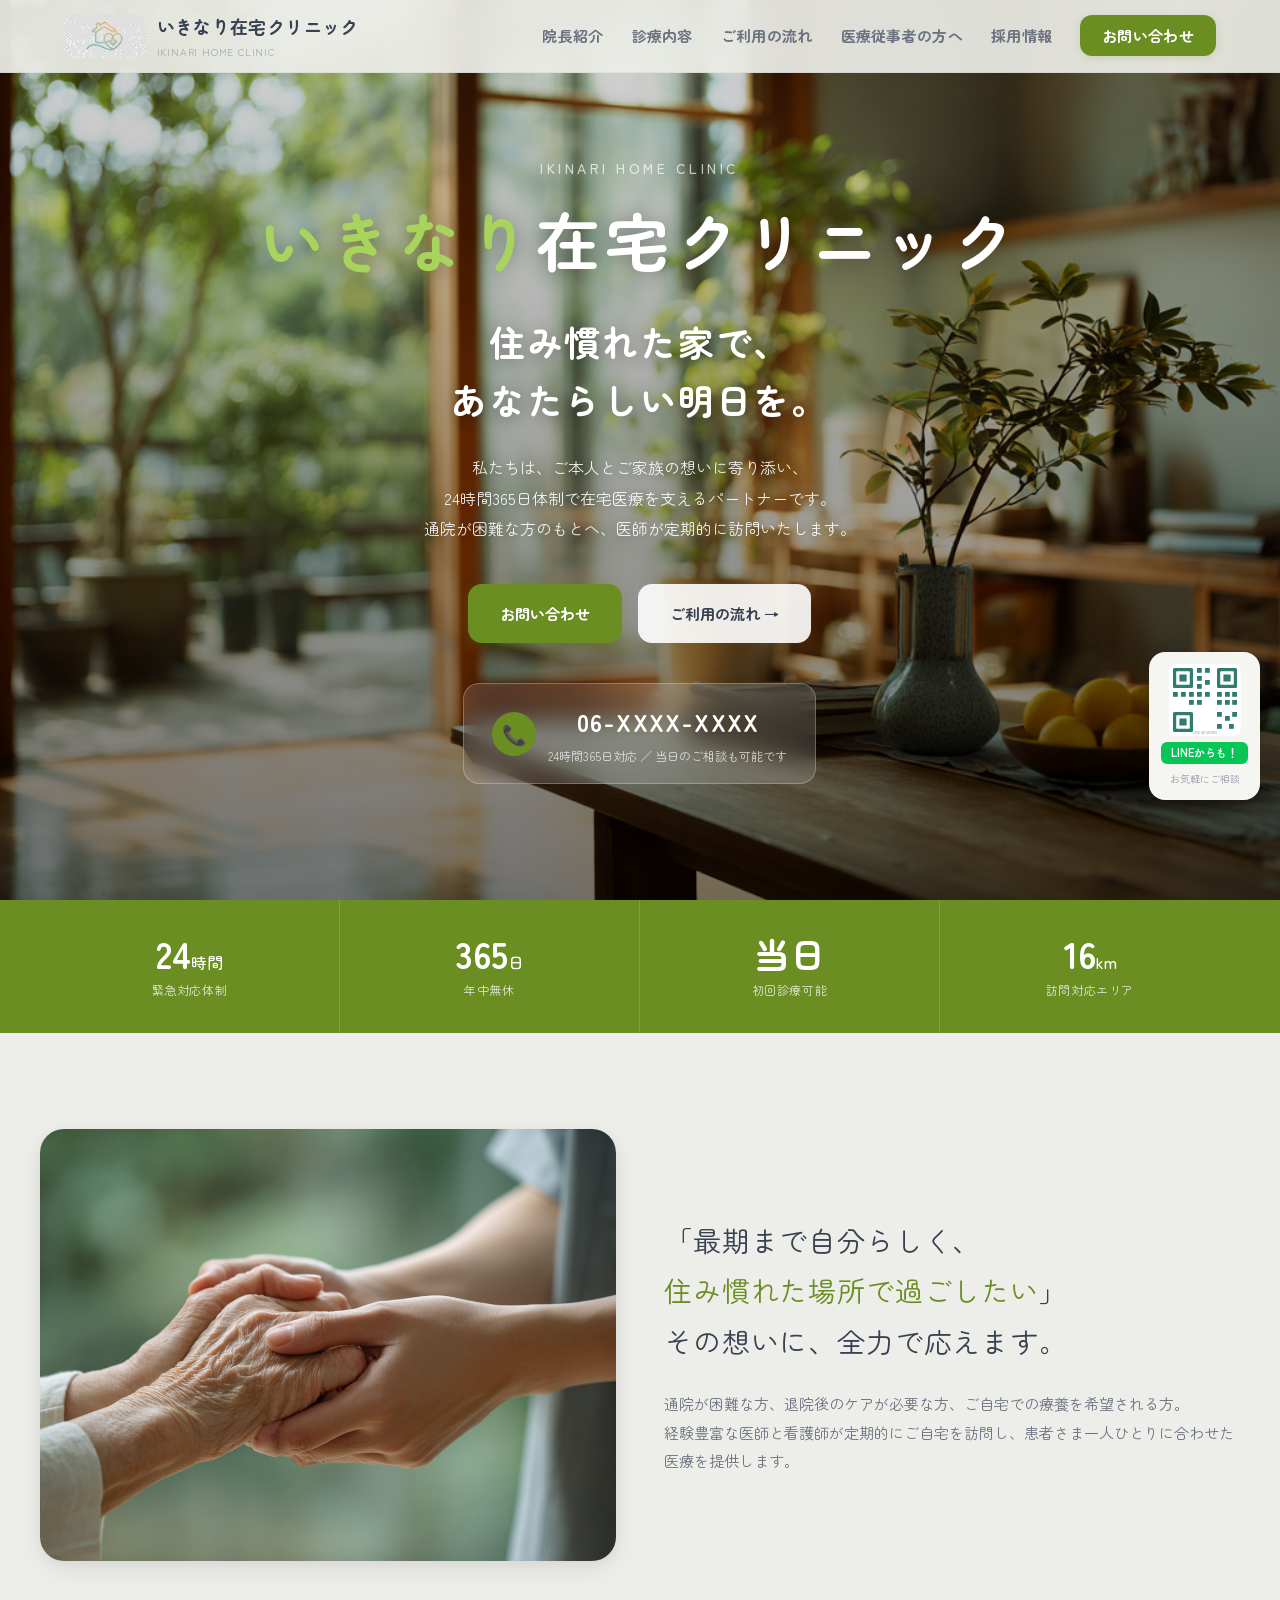
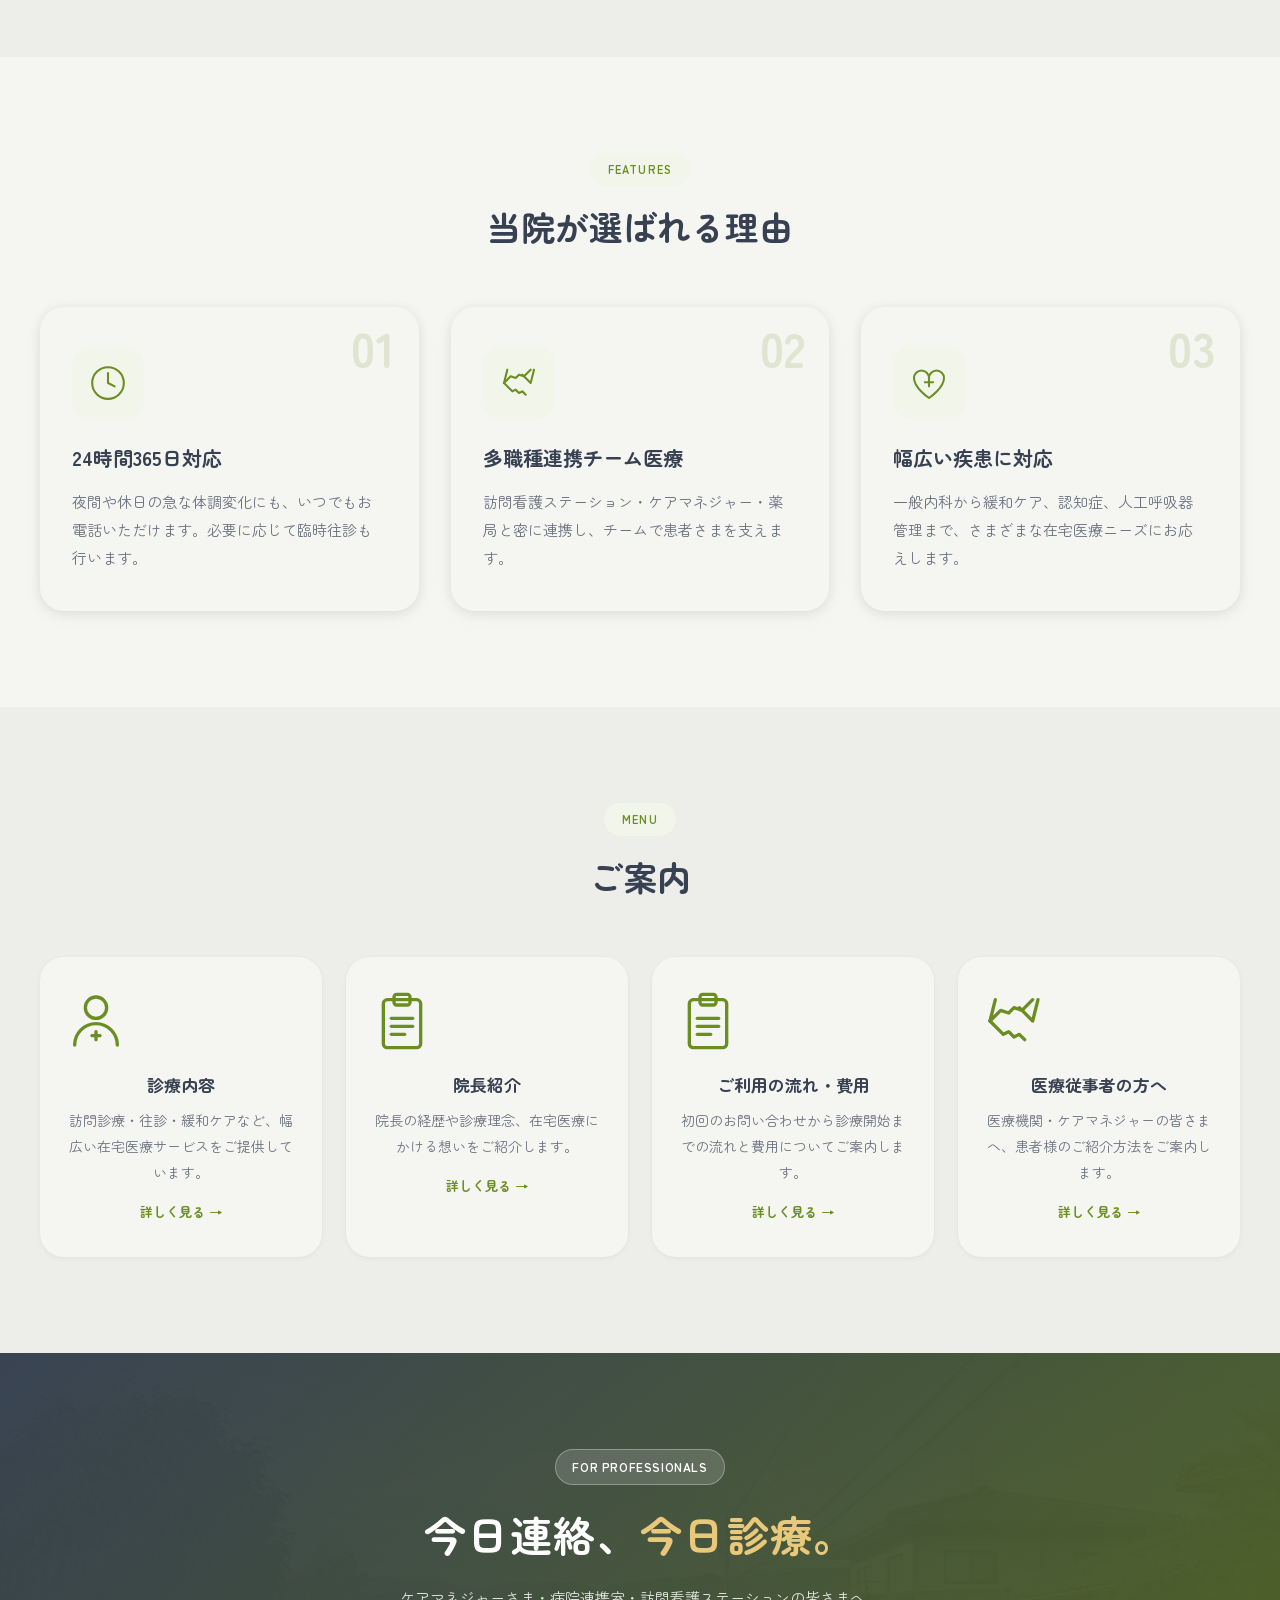
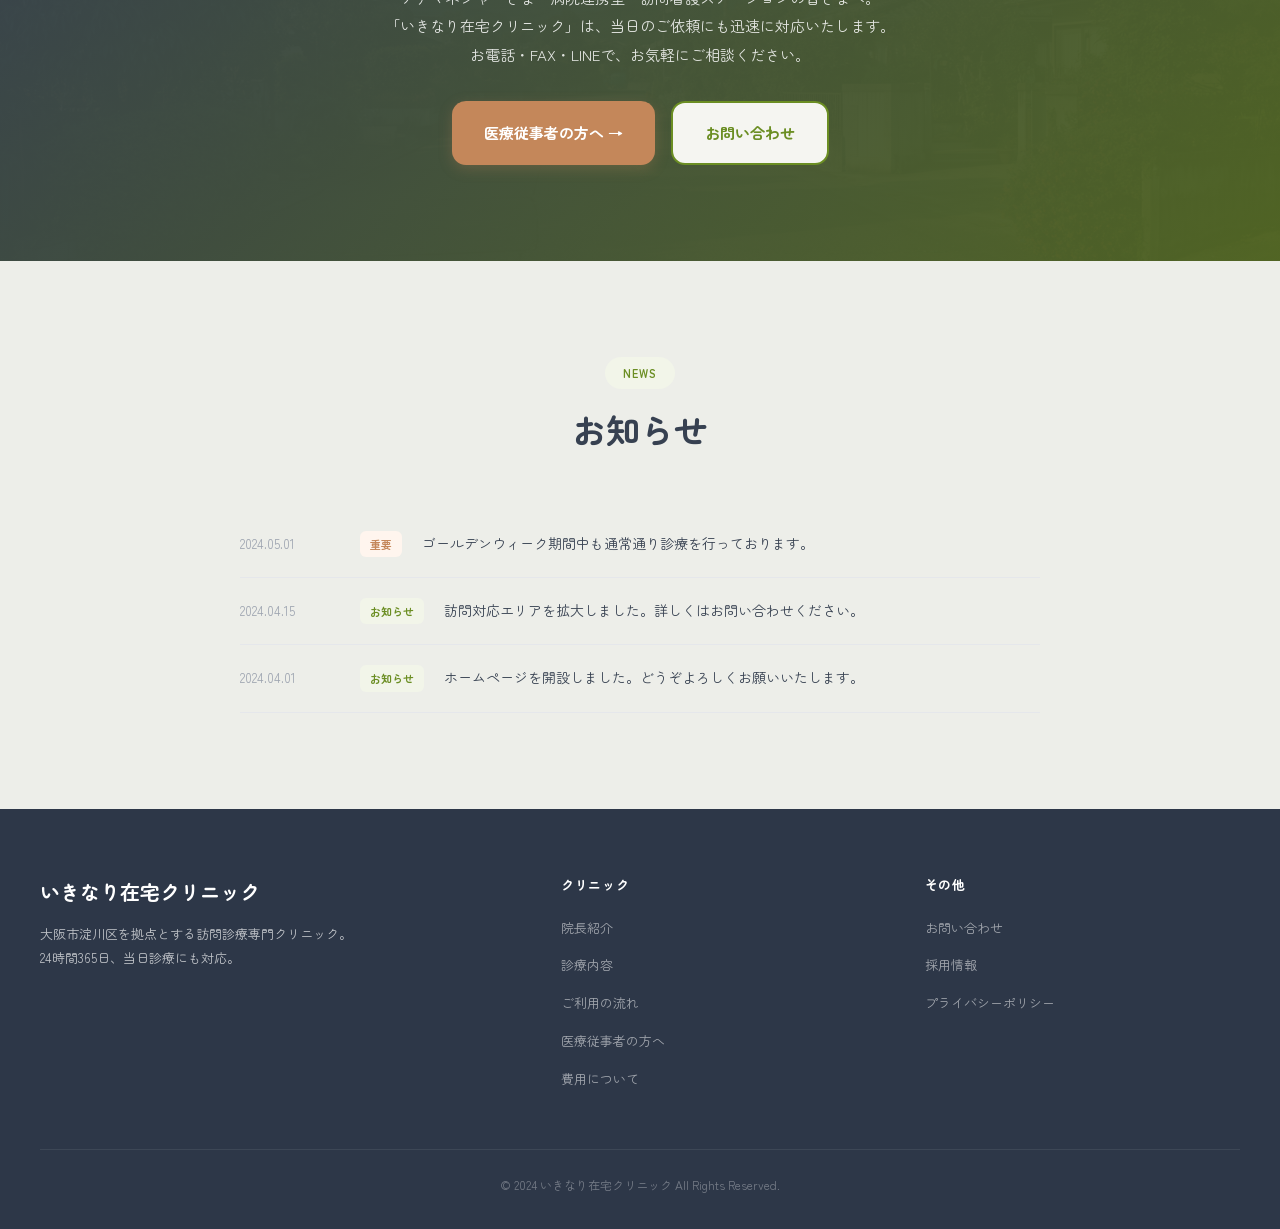
==== commit d456cceb: "SVG line icons, noindex all pages, icon styling with green bg circles" ====
--- a/index.html
+++ b/index.html
@@ -6,6 +6,7 @@
   <meta name="viewport" content="width=device-width, initial-scale=1.0">
   <meta name="color-scheme" content="only light">
   <title>いきなり在宅クリニック｜大阪市淀川区の訪問診療 当日対応可</title>
+  <meta name="robots" content="noindex, nofollow">
   <meta name="description" content="いきなり在宅クリニックは大阪市淀川区を拠点とする訪問診療専門クリニックです。24時間365日対応、当日連絡・当日診療をモットーに医師がご自宅へ伺います。">
   <meta property="og:title" content="いきなり在宅クリニック｜大阪市淀川区の訪問診療 当日対応可">
   <meta property="og:description" content="24時間365日対応。当日連絡・当日診療をモットーに、お電話いただいたその日のうちに医師がご自宅へ伺います。">
@@ -243,17 +244,17 @@
     .reason-icon {
       width: 72px;
       height: 72px;
-      border-radius: 16px;
+      background: var(--primary-light);
+      border-radius: 18px;
       display: flex;
       align-items: center;
       justify-content: center;
+      padding: 16px;
       margin-bottom: 20px;
-      overflow: hidden;
     }
     .reason-icon img {
       width: 100%;
       height: 100%;
-      object-fit: contain;
     }
     .reason-card h3 {
       font-family: 'Zen Maru Gothic', sans-serif;
@@ -496,19 +497,19 @@
       <div class="reasons-grid">
         <div class="reason-card">
           <div class="reason-num">01</div>
-          <div class="reason-icon"><img src="assets/icon-clock.png" alt="24時間"></div>
+          <div class="reason-icon"><img src="assets/icon-clock.svg" alt="24時間"></div>
           <h3>24時間365日対応</h3>
           <p>夜間や休日の急な体調変化にも、いつでもお電話いただけます。必要に応じて臨時往診も行います。</p>
         </div>
         <div class="reason-card">
           <div class="reason-num">02</div>
-          <div class="reason-icon"><img src="assets/icon-handshake.png" alt="連携"></div>
+          <div class="reason-icon"><img src="assets/icon-handshake.svg" alt="連携"></div>
           <h3>多職種連携チーム医療</h3>
           <p>訪問看護ステーション・ケアマネジャー・薬局と密に連携し、チームで患者さまを支えます。</p>
         </div>
         <div class="reason-card">
           <div class="reason-num">03</div>
-          <div class="reason-icon"><img src="assets/icon-heart.png" alt="疾患対応"></div>
+          <div class="reason-icon"><img src="assets/icon-heart.svg" alt="疾患対応"></div>
           <h3>幅広い疾患に対応</h3>
           <p>一般内科から緩和ケア、認知症、人工呼吸器管理まで、さまざまな在宅医療ニーズにお応えします。</p>
         </div>
@@ -525,25 +526,25 @@
       </div>
       <div class="nav-cards">
         <a href="services.html" class="nav-card">
-          <div class="nav-card-icon"><img src="assets/icon-doctor.png" alt=""></div>
+          <div class="nav-card-icon"><img src="assets/icon-doctor.svg" alt=""></div>
           <h3>診療内容</h3>
           <p>訪問診療・往診・緩和ケアなど、幅広い在宅医療サービスをご提供しています。</p>
           <span class="arrow">詳しく見る →</span>
         </a>
         <a href="about.html" class="nav-card">
-          <div class="nav-card-icon"><img src="assets/icon-clipboard.png" alt=""></div>
+          <div class="nav-card-icon"><img src="assets/icon-clipboard.svg" alt=""></div>
           <h3>院長紹介</h3>
           <p>院長の経歴や診療理念、在宅医療にかける想いをご紹介します。</p>
           <span class="arrow">詳しく見る →</span>
         </a>
         <a href="flow.html" class="nav-card">
-          <div class="nav-card-icon"><img src="assets/icon-clipboard.png" alt=""></div>
+          <div class="nav-card-icon"><img src="assets/icon-clipboard.svg" alt=""></div>
           <h3>ご利用の流れ・費用</h3>
           <p>初回のお問い合わせから診療開始までの流れと費用についてご案内します。</p>
           <span class="arrow">詳しく見る →</span>
         </a>
         <a href="referral.html" class="nav-card">
-          <div class="nav-card-icon"><img src="assets/icon-handshake.png" alt=""></div>
+          <div class="nav-card-icon"><img src="assets/icon-handshake.svg" alt=""></div>
           <h3>医療従事者の方へ</h3>
           <p>医療機関・ケアマネジャーの皆さまへ、患者様のご紹介方法をご案内します。</p>
           <span class="arrow">詳しく見る →</span>
--- a/style.css
+++ b/style.css
@@ -575,11 +575,13 @@
 .service-icon {
   width: 64px;
   height: 64px;
-  border-radius: 14px;
+  background: var(--primary-light);
+  border-radius: 16px;
   display: flex;
   align-items: center;
   justify-content: center;
-  overflow: hidden;
+  padding: 14px;
+  flex-shrink: 0;
   margin-bottom: 20px;
 }
 .service-icon img {
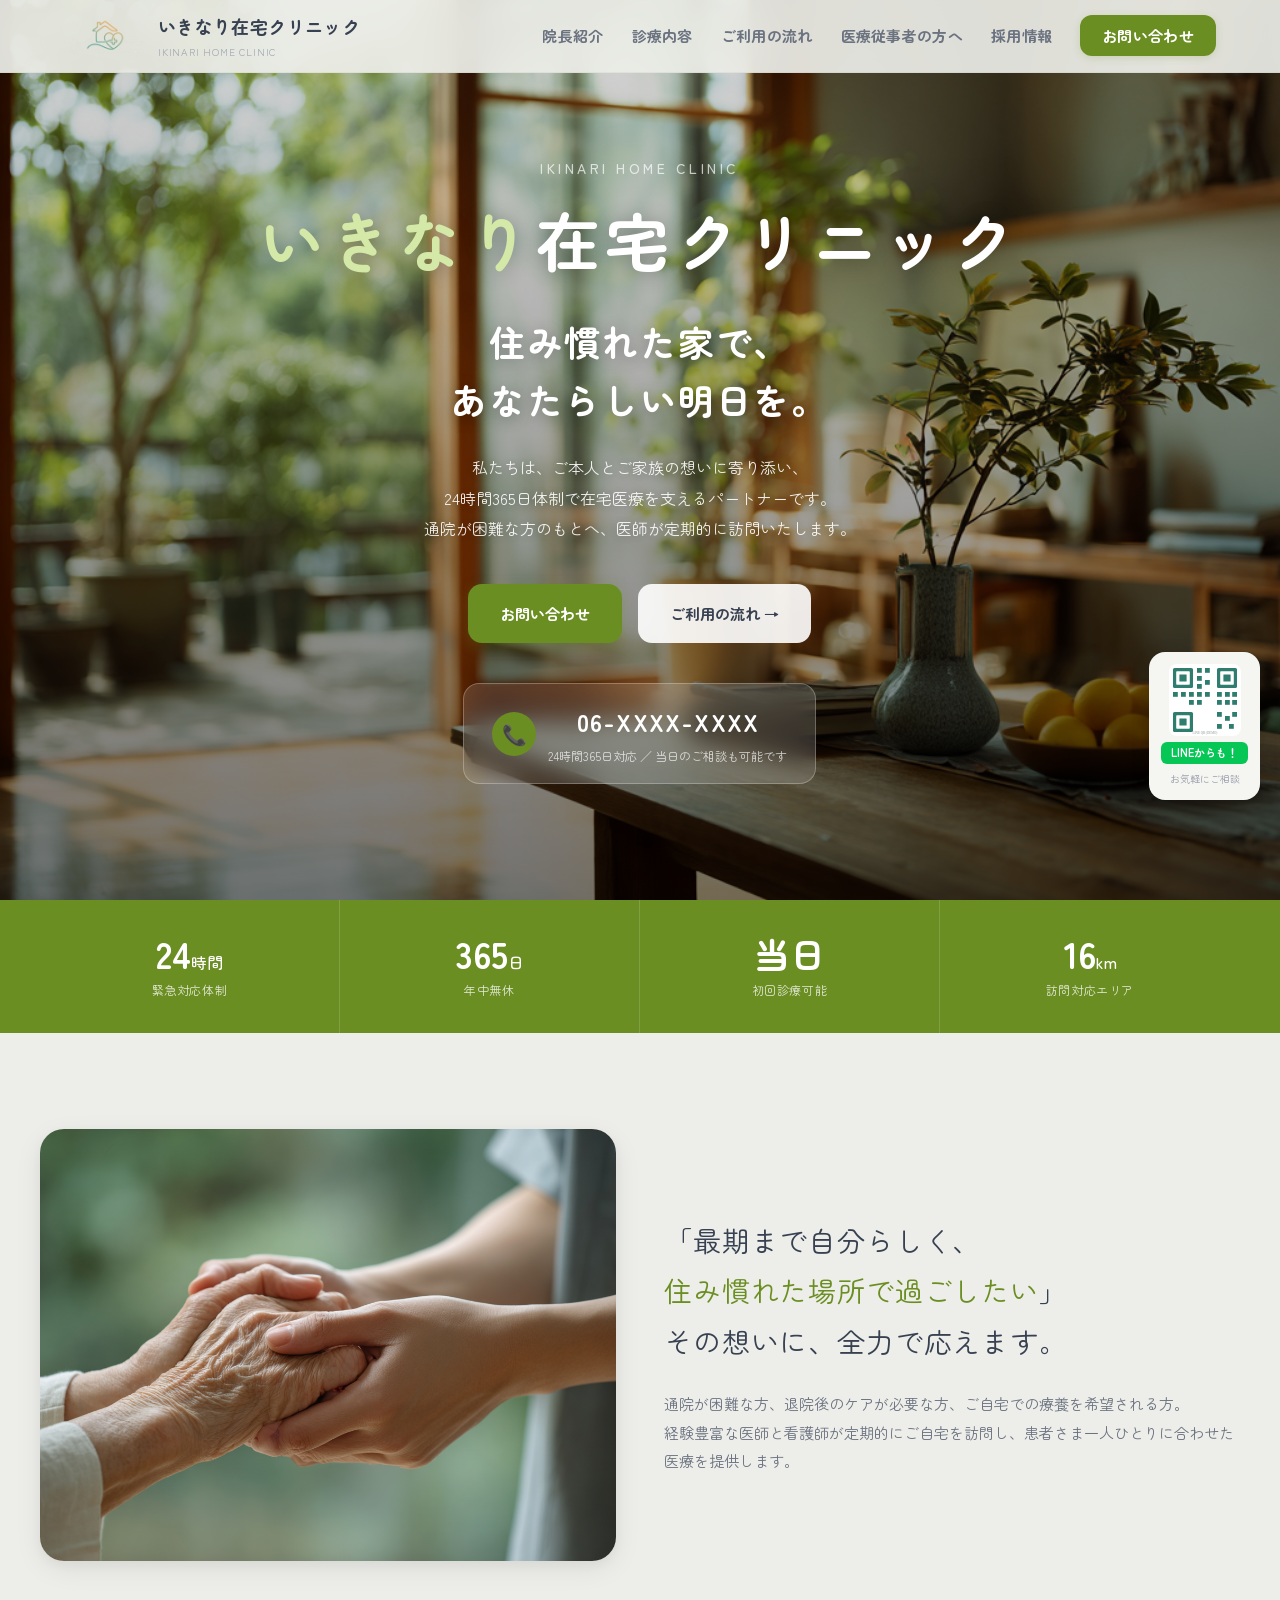
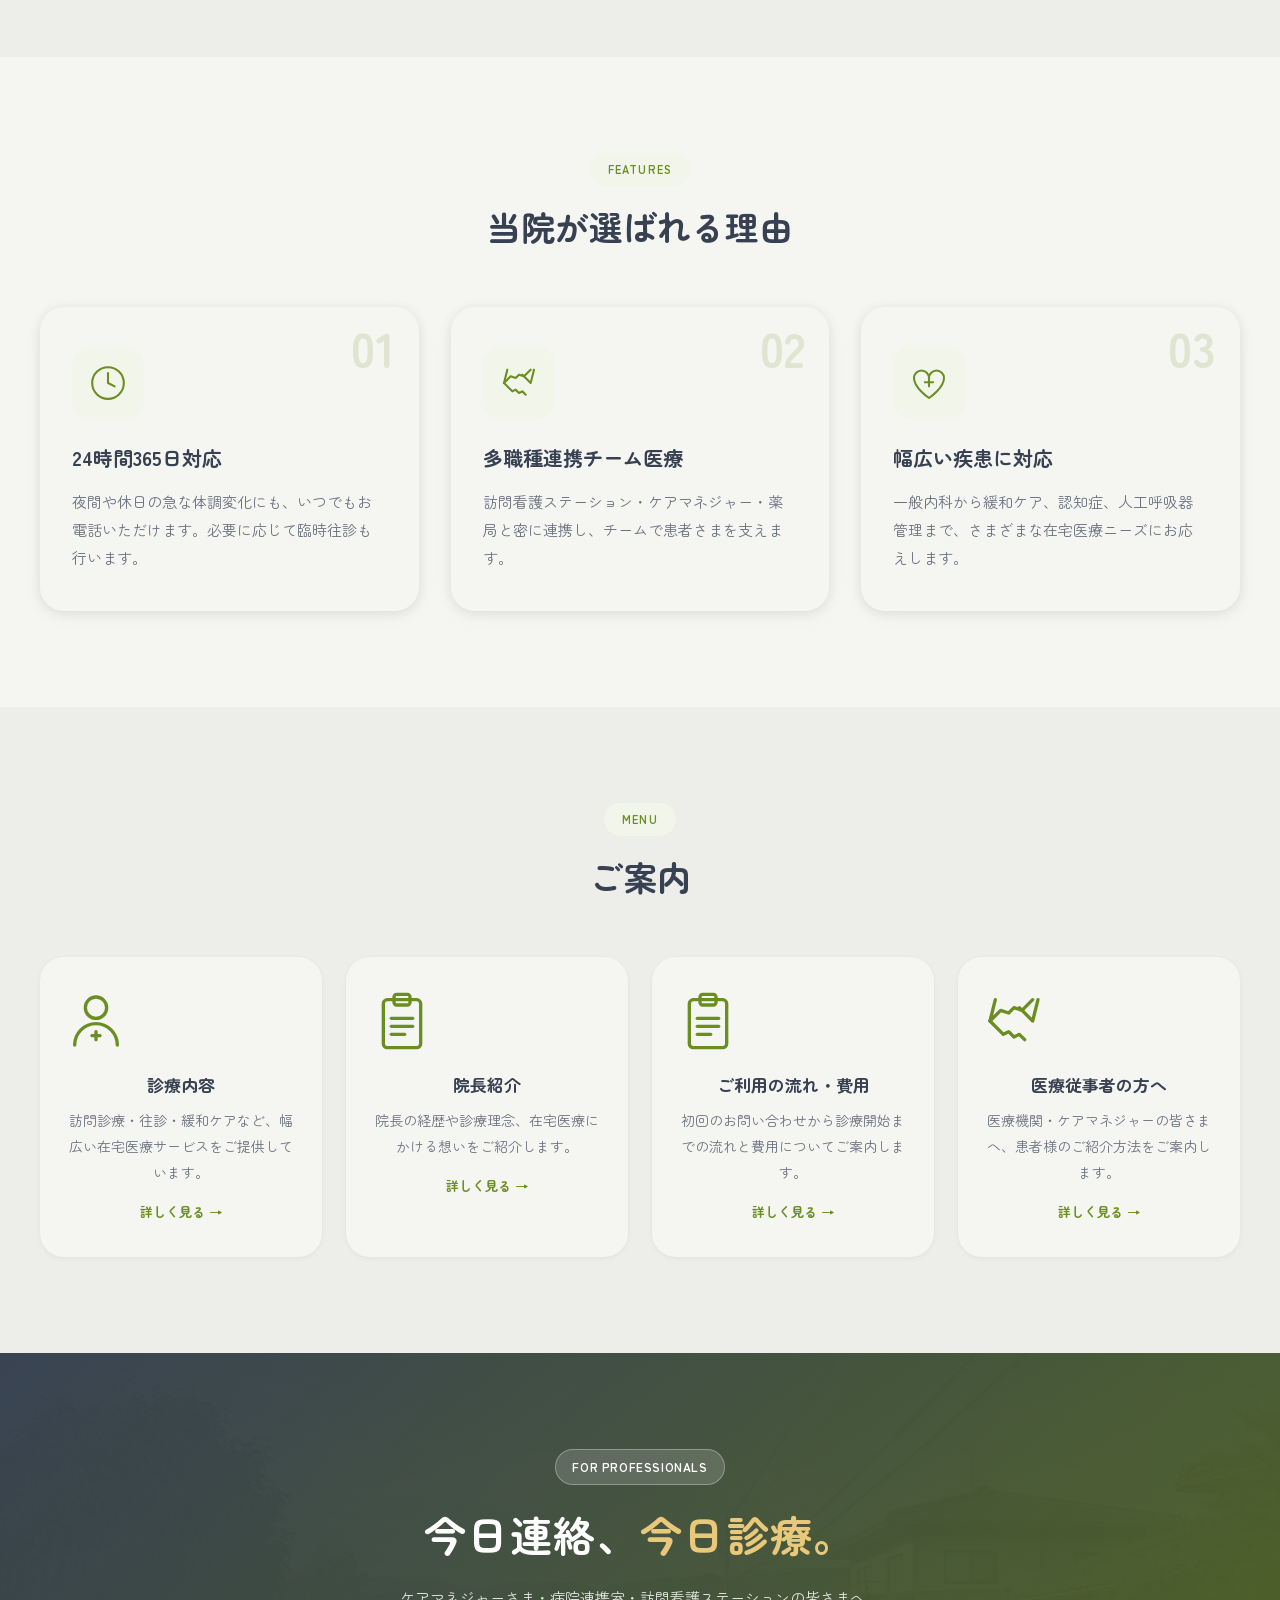
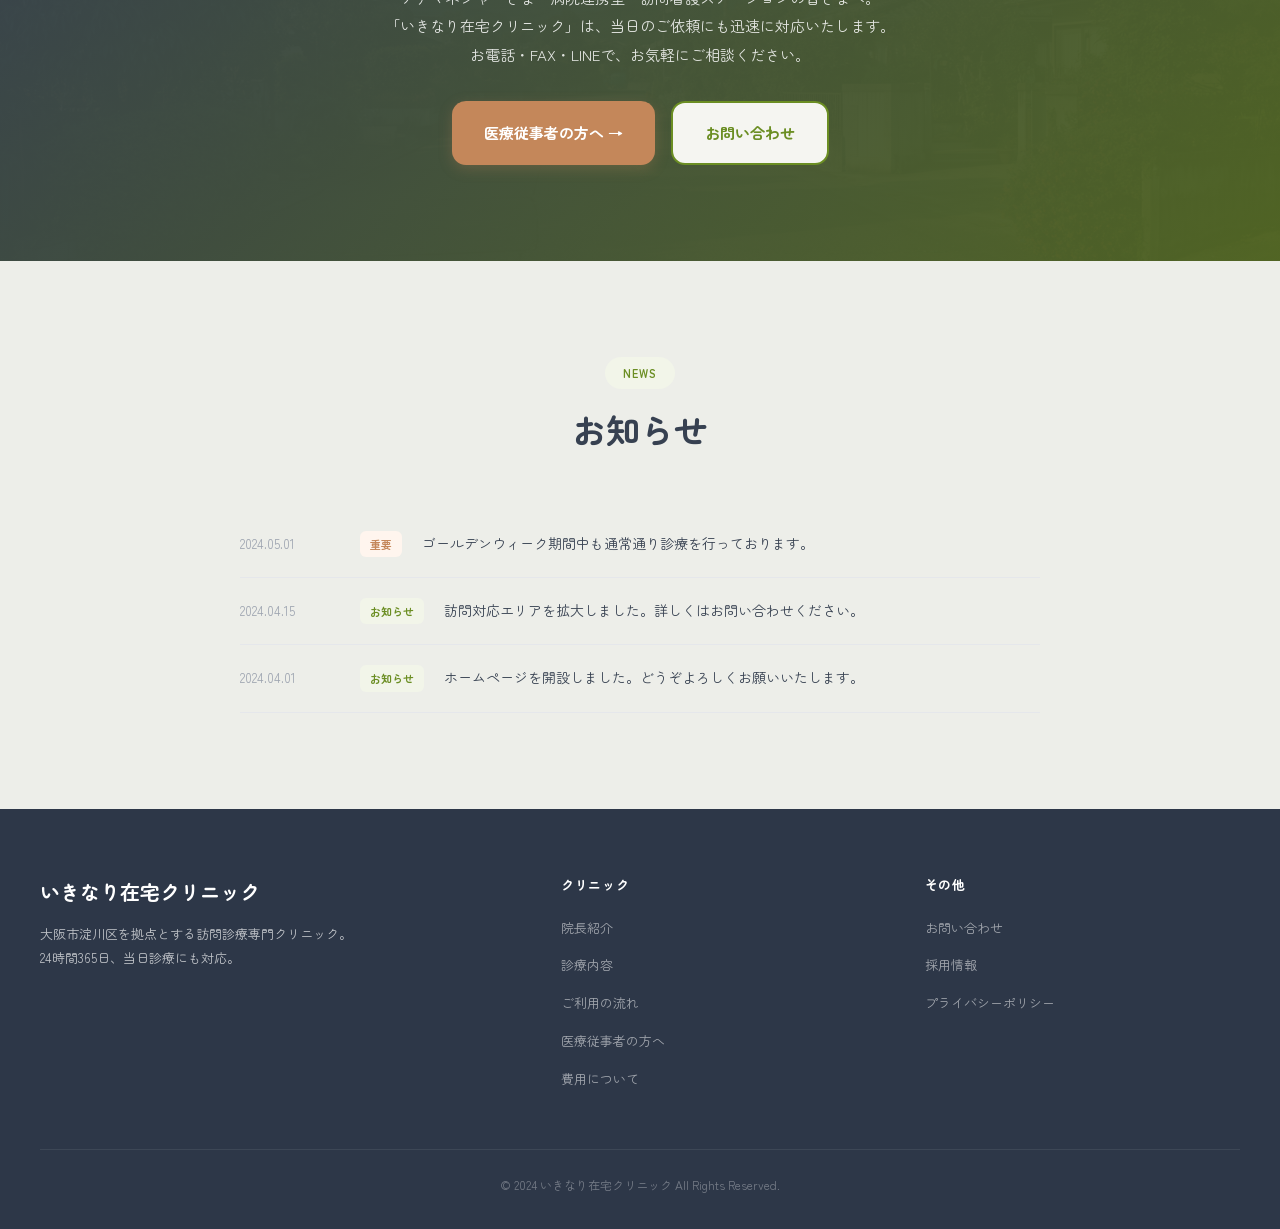
==== commit 4371fb46: "Fix logo transparency, mobile clinic name sizing, lighter green for いきなり" ====
--- a/index.html
+++ b/index.html
@@ -1,12 +1,11 @@
 <!DOCTYPE html>
 <html lang="ja">
 <head>
-  <meta name="robots" content="noindex">
   <meta charset="UTF-8">
   <meta name="viewport" content="width=device-width, initial-scale=1.0">
+  <meta name="robots" content="noindex, nofollow">
   <meta name="color-scheme" content="only light">
   <title>いきなり在宅クリニック｜大阪市淀川区の訪問診療 当日対応可</title>
-  <meta name="robots" content="noindex, nofollow">
   <meta name="description" content="いきなり在宅クリニックは大阪市淀川区を拠点とする訪問診療専門クリニックです。24時間365日対応、当日連絡・当日診療をモットーに医師がご自宅へ伺います。">
   <meta property="og:title" content="いきなり在宅クリニック｜大阪市淀川区の訪問診療 当日対応可">
   <meta property="og:description" content="24時間365日対応。当日連絡・当日診療をモットーに、お電話いただいたその日のうちに医師がご自宅へ伺います。">
@@ -111,7 +110,7 @@
       text-shadow: 0 2px 20px rgba(0,0,0,0.3);
     }
     .hero-clinic-name span {
-      color: #A8D45E;
+      color: #D4E8A8;
     }
     .hero-catch {
       font-size: clamp(22px, 3vw, 36px);
@@ -386,7 +385,7 @@
       .hero-top-inner {
         padding: 120px 20px 60px;
       }
-      .hero-clinic-name { font-size: 30px; white-space: normal; }
+      .hero-clinic-name { font-size: clamp(26px, 7.5vw, 36px); white-space: nowrap; letter-spacing: 0.02em; }
       .hero-catch { font-size: 20px; }
       .hero-tel { width: 100%; justify-content: center; }
       .stats-bar-inner { grid-template-columns: 1fr 1fr; }
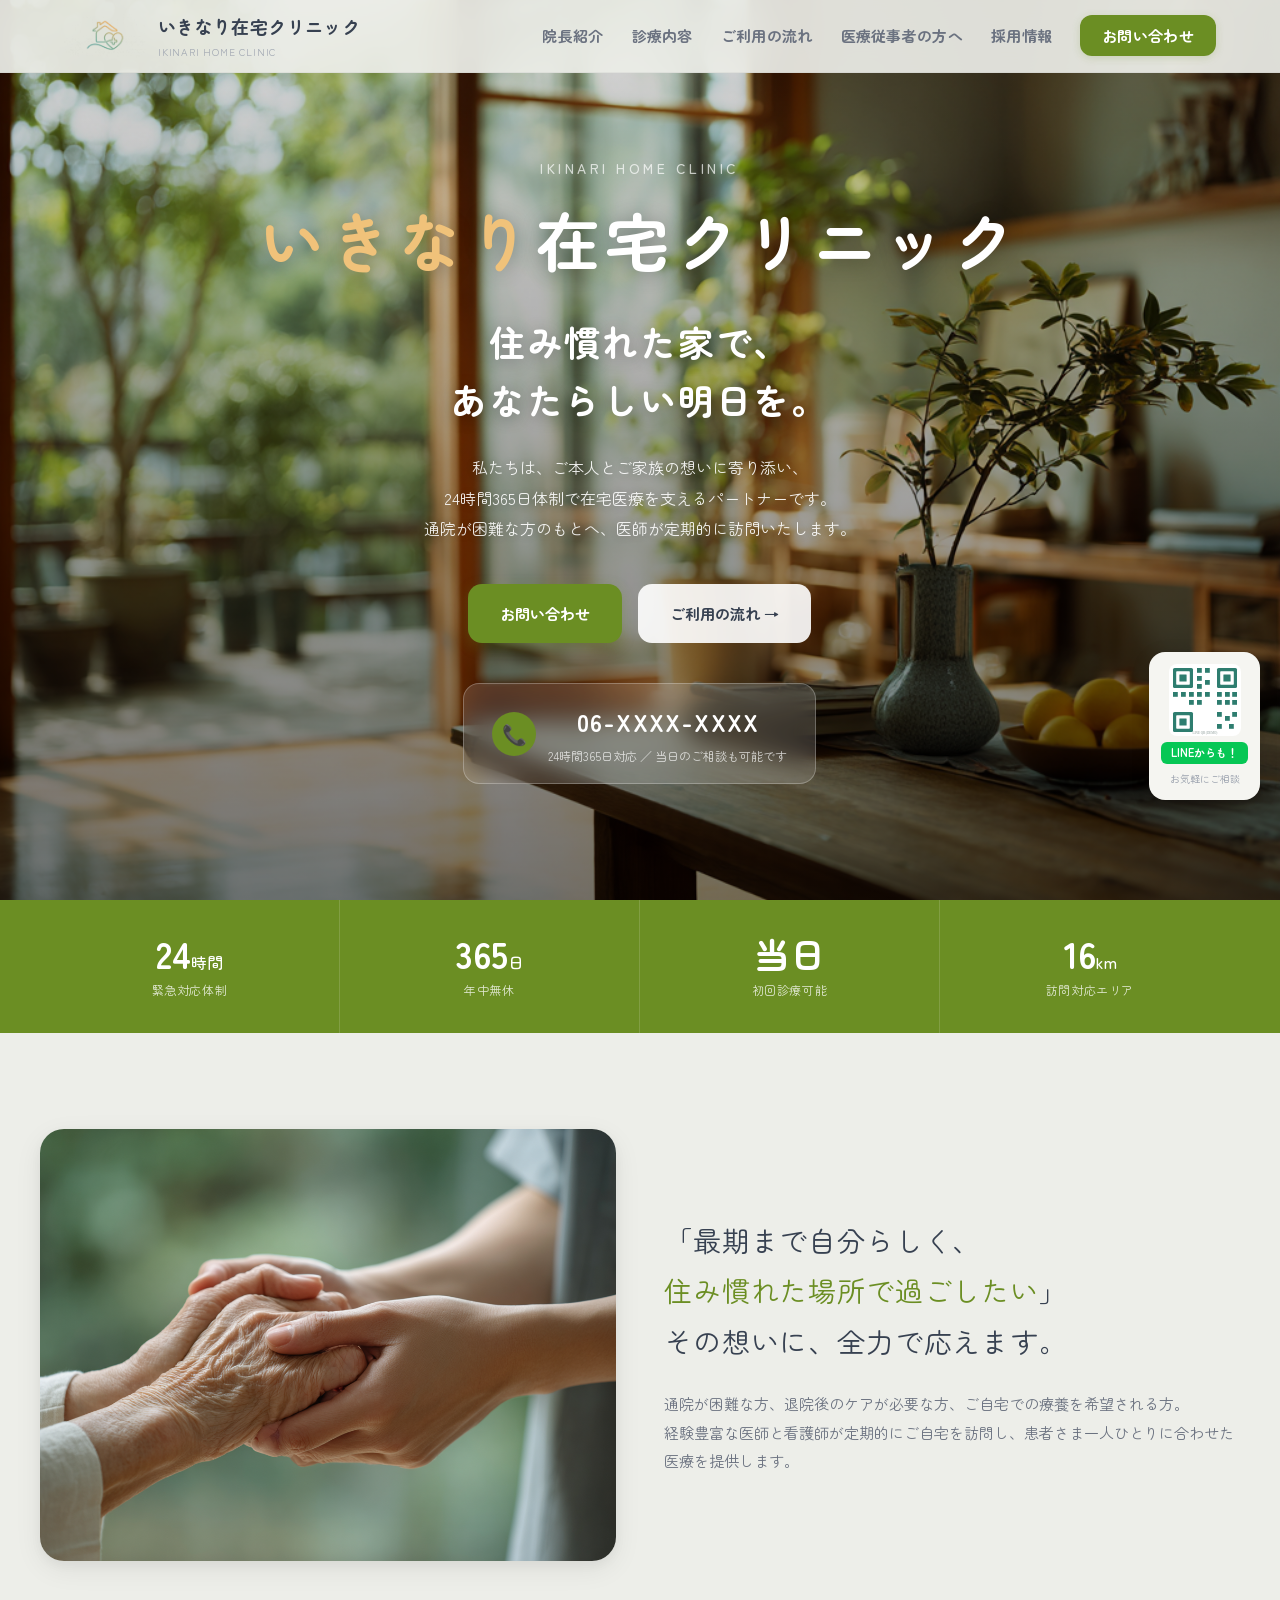
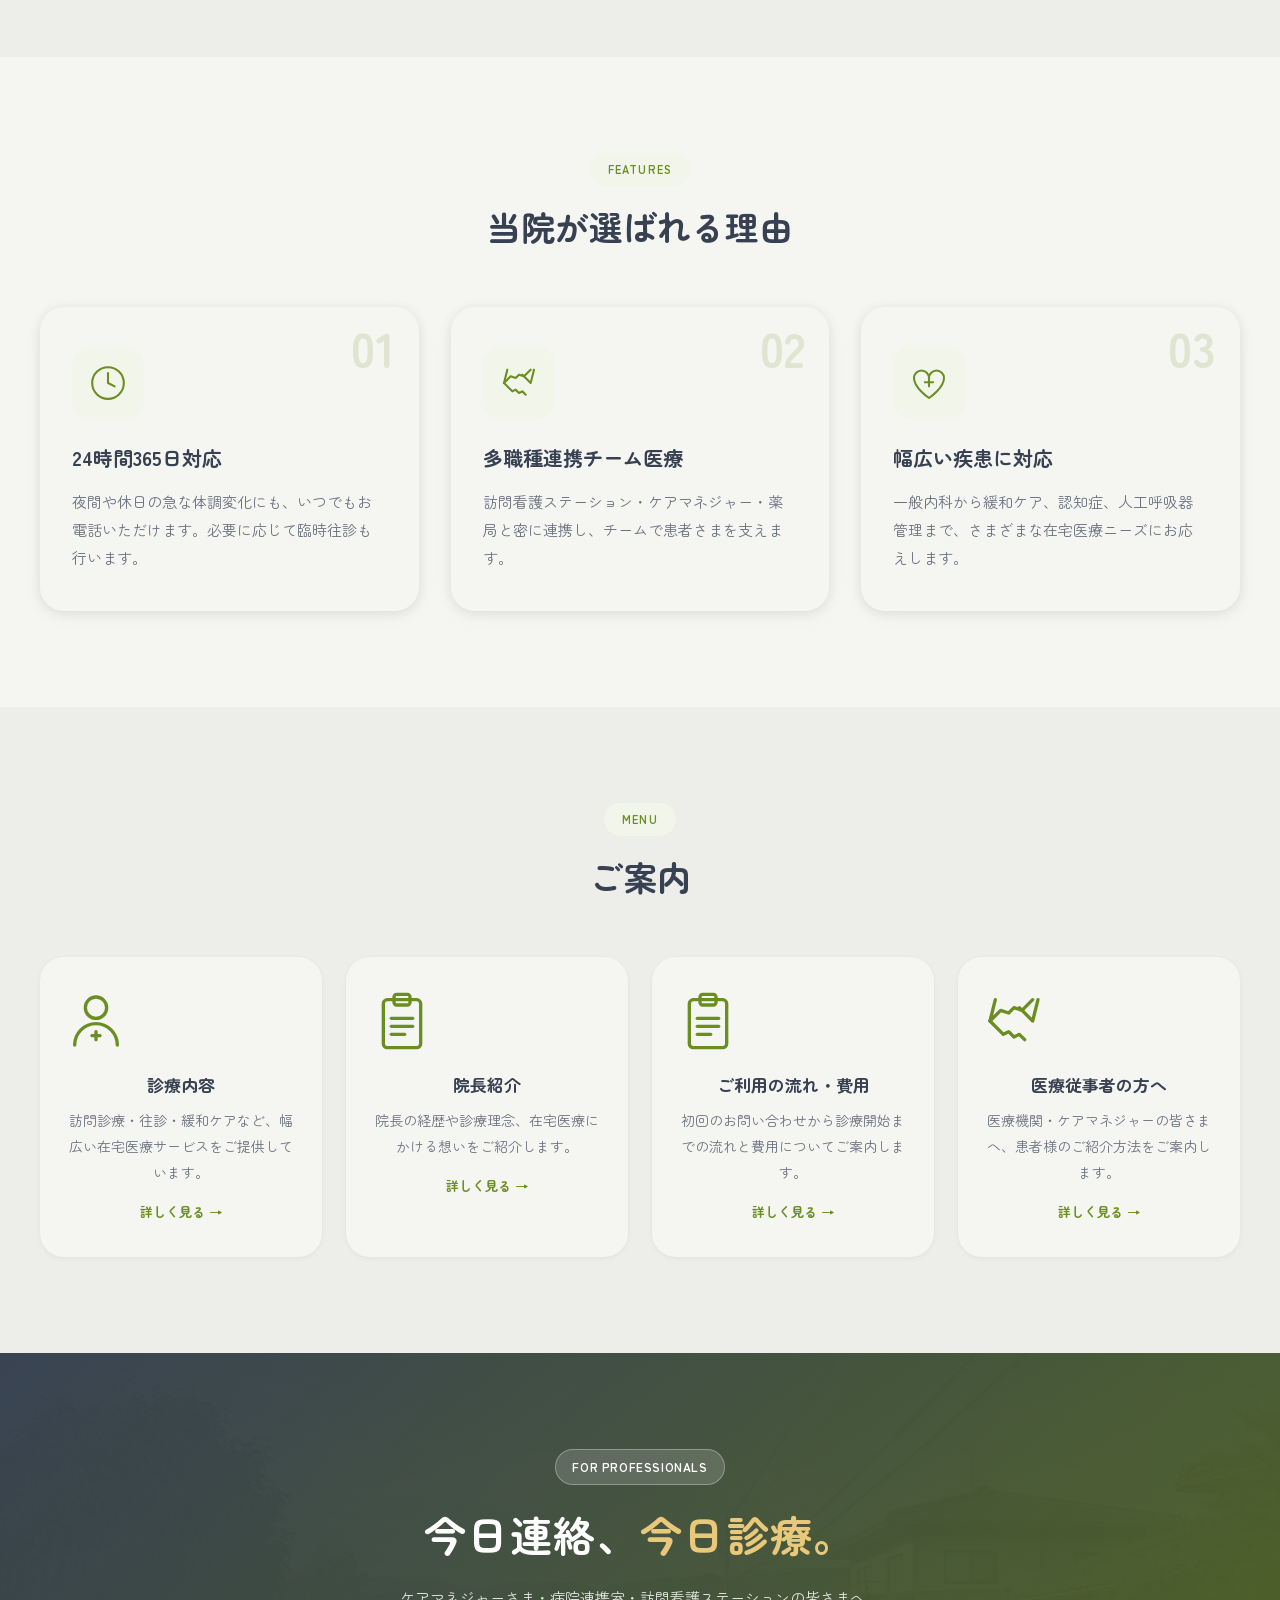
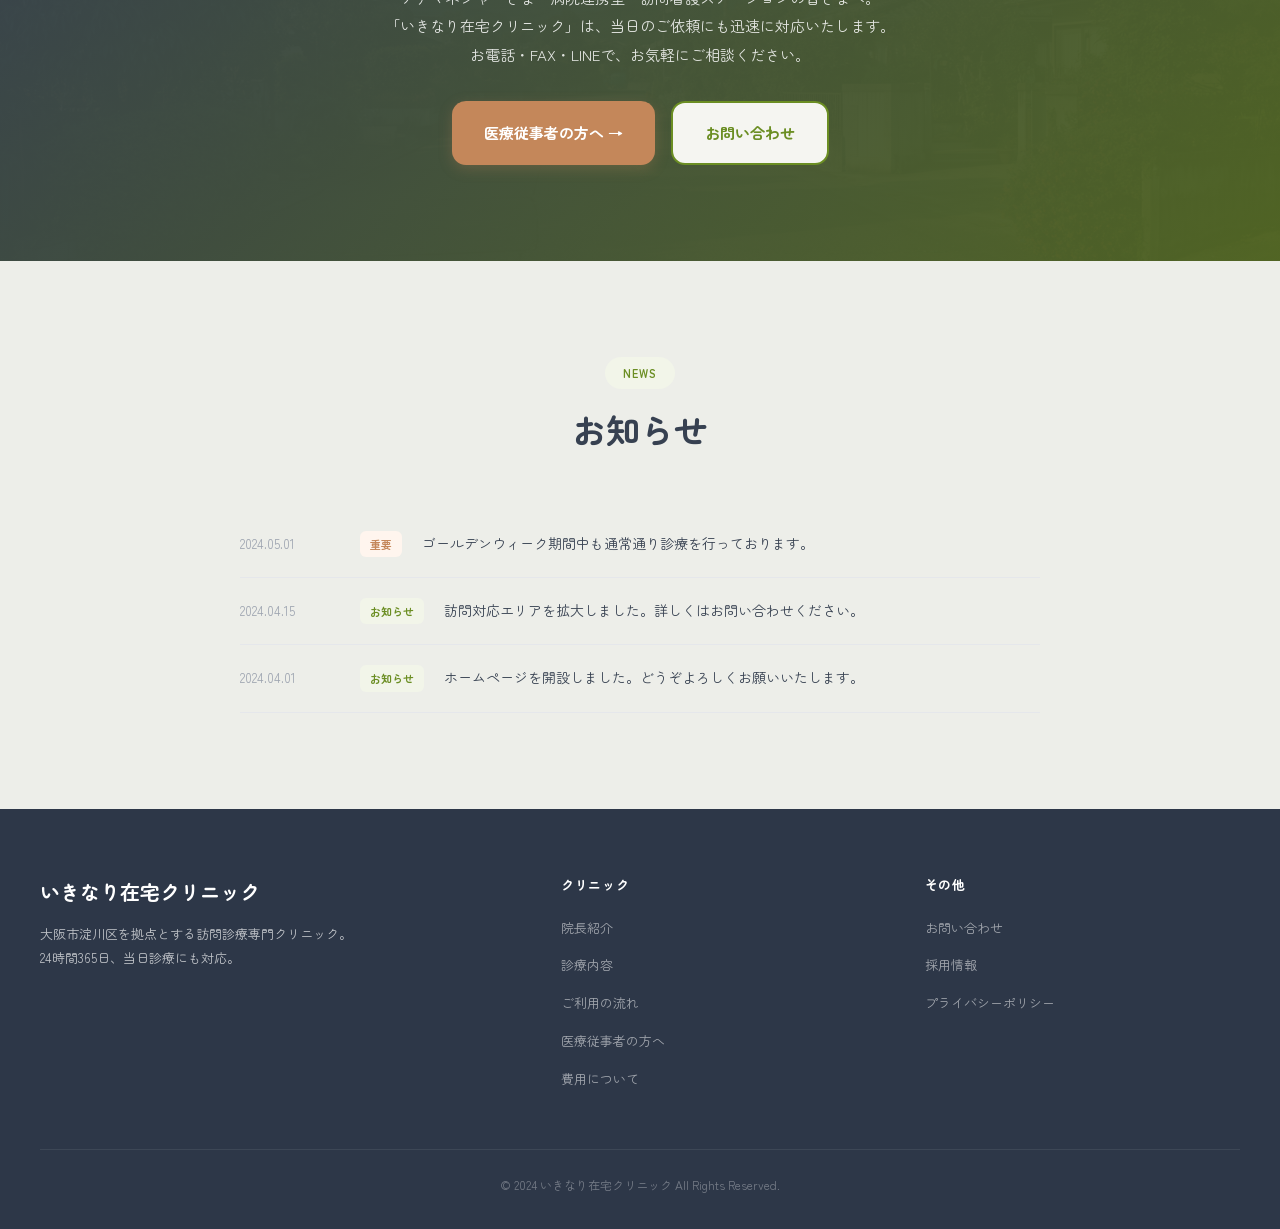
==== commit d0225417: "Change いきなり to warm orange #F0C27A" ====
--- a/index.html
+++ b/index.html
@@ -110,7 +110,7 @@
       text-shadow: 0 2px 20px rgba(0,0,0,0.3);
     }
     .hero-clinic-name span {
-      color: #D4E8A8;
+      color: #F0C27A;
     }
     .hero-catch {
       font-size: clamp(22px, 3vw, 36px);
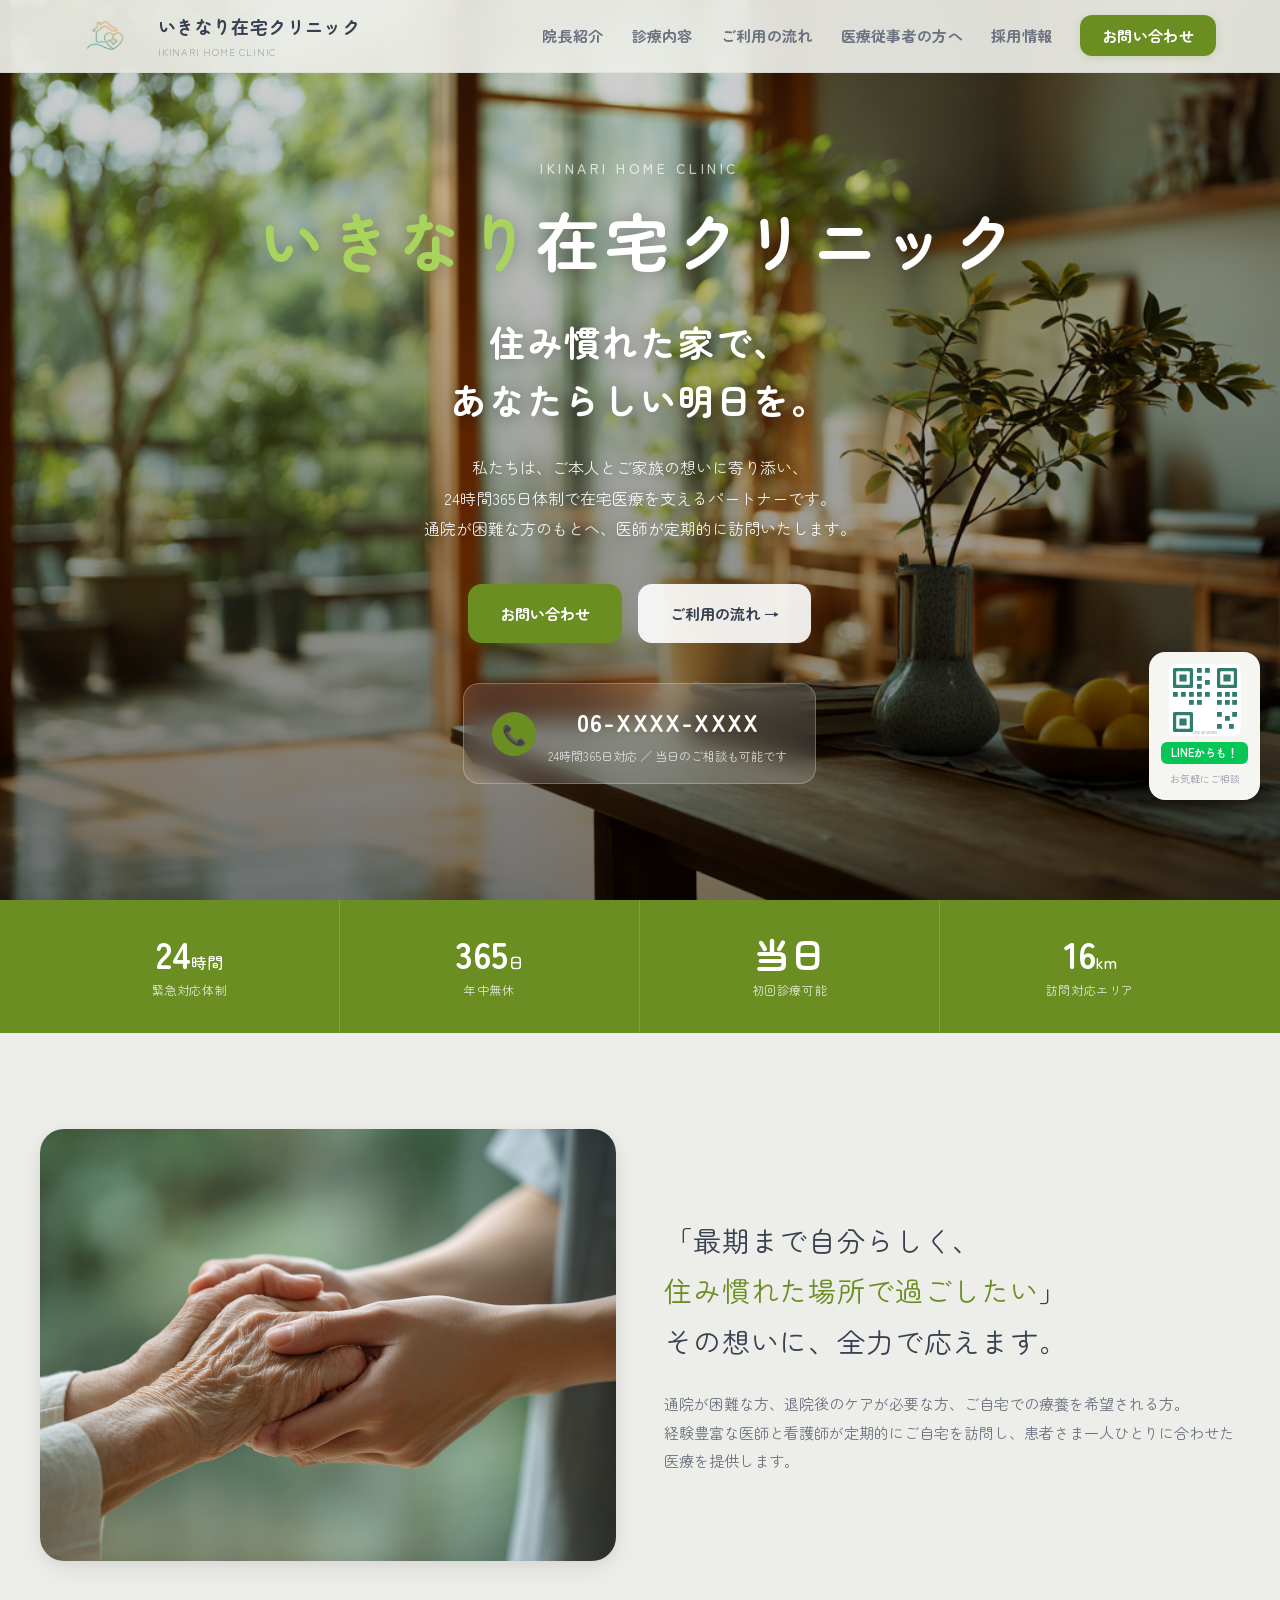
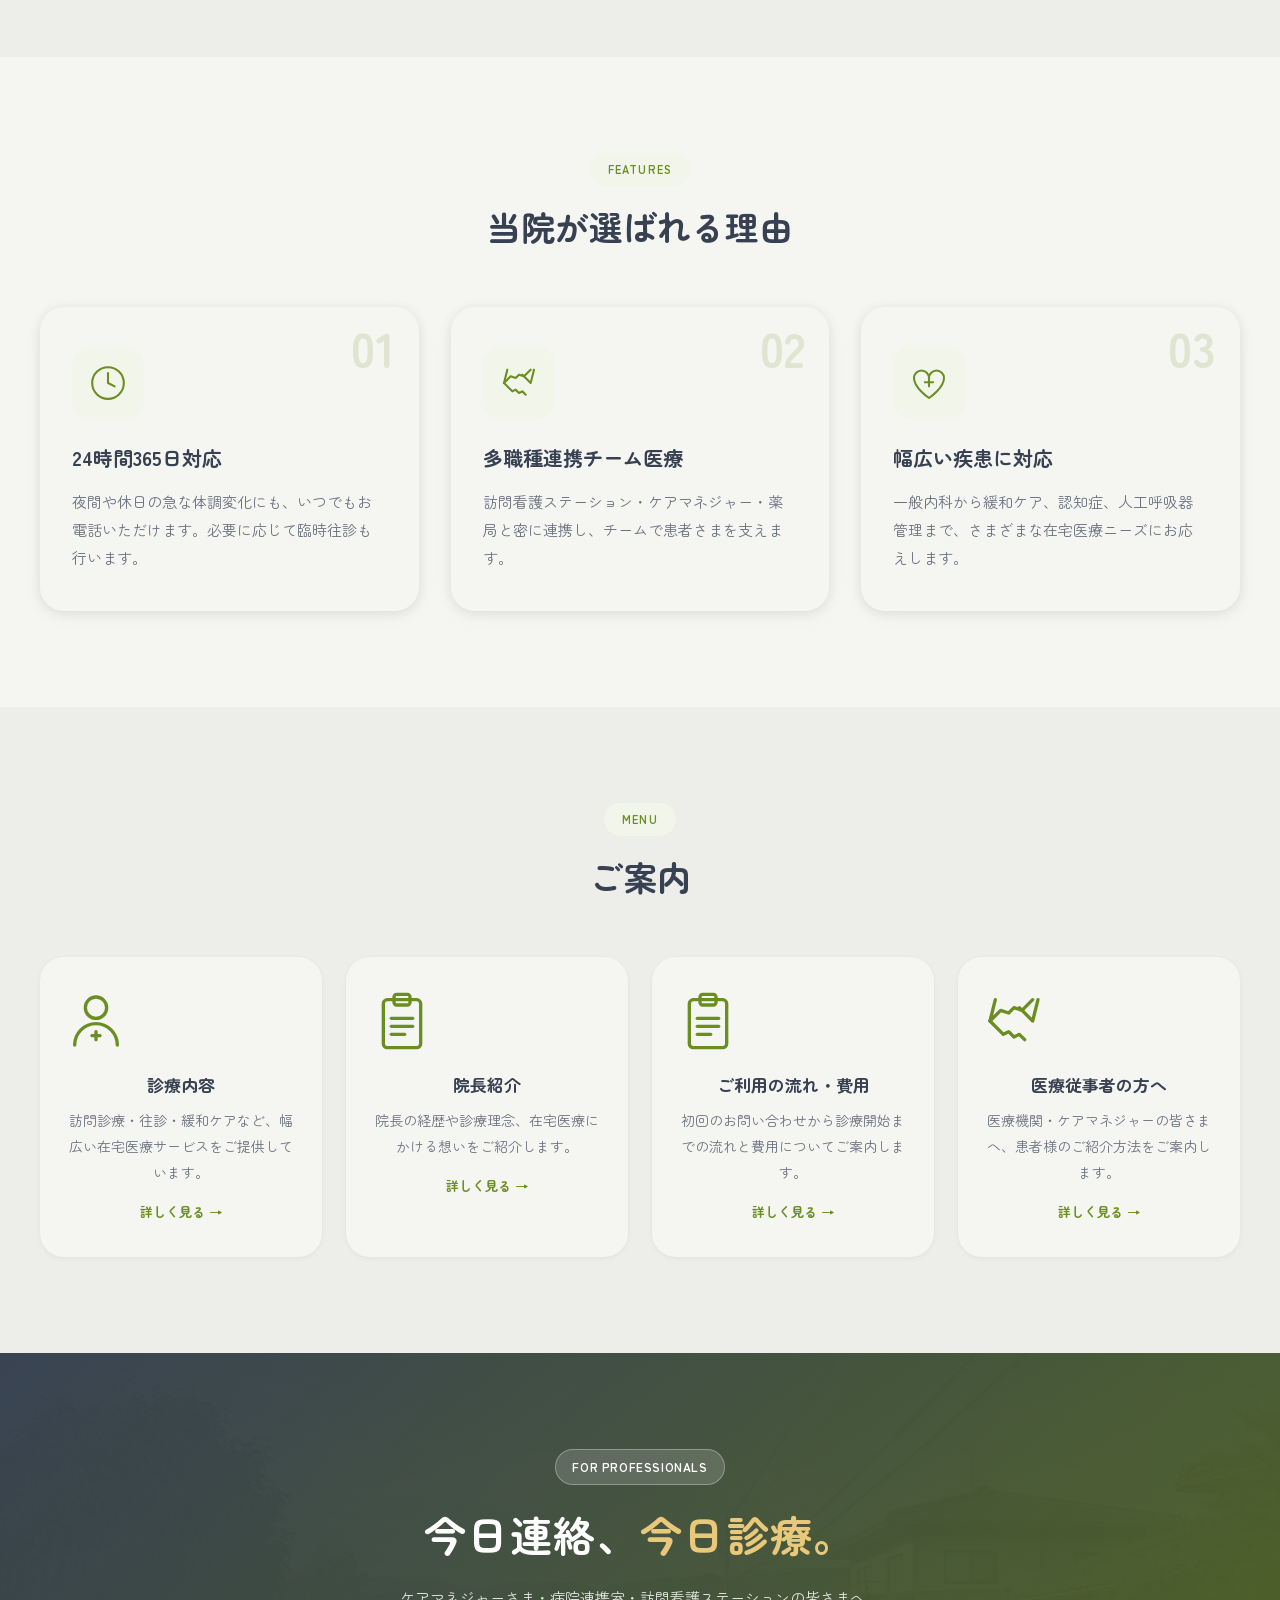
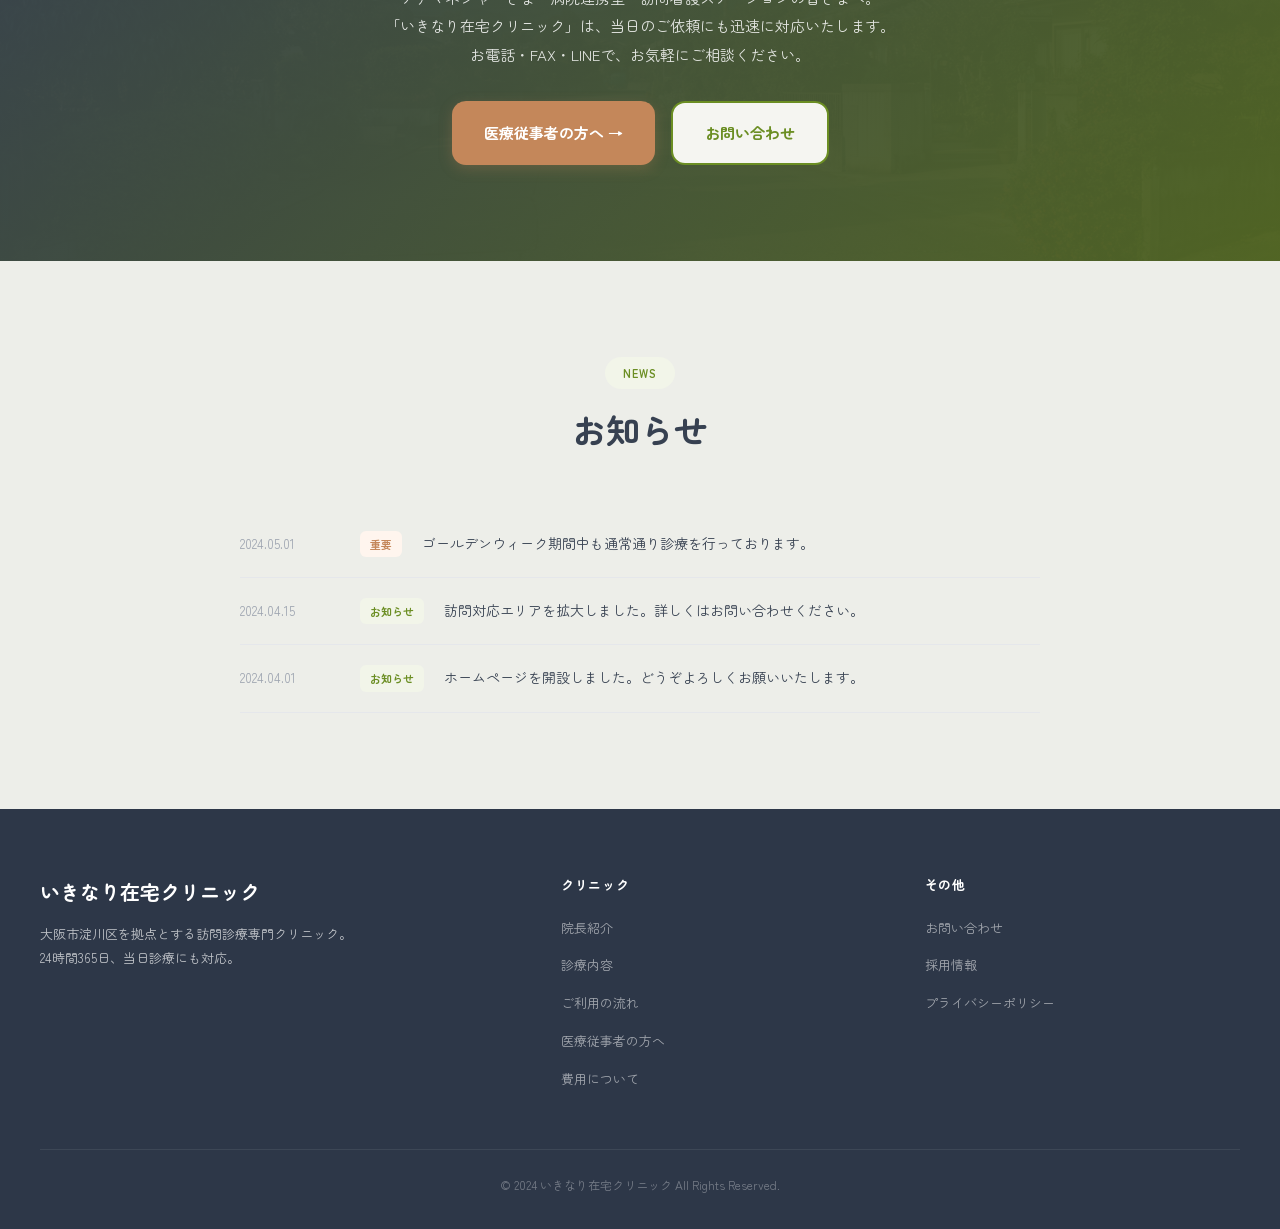
==== commit 98549a19: "Revert いきなり color to original green #A8D45E" ====
--- a/index.html
+++ b/index.html
@@ -110,7 +110,7 @@
       text-shadow: 0 2px 20px rgba(0,0,0,0.3);
     }
     .hero-clinic-name span {
-      color: #F0C27A;
+      color: #A8D45E;
     }
     .hero-catch {
       font-size: clamp(22px, 3vw, 36px);
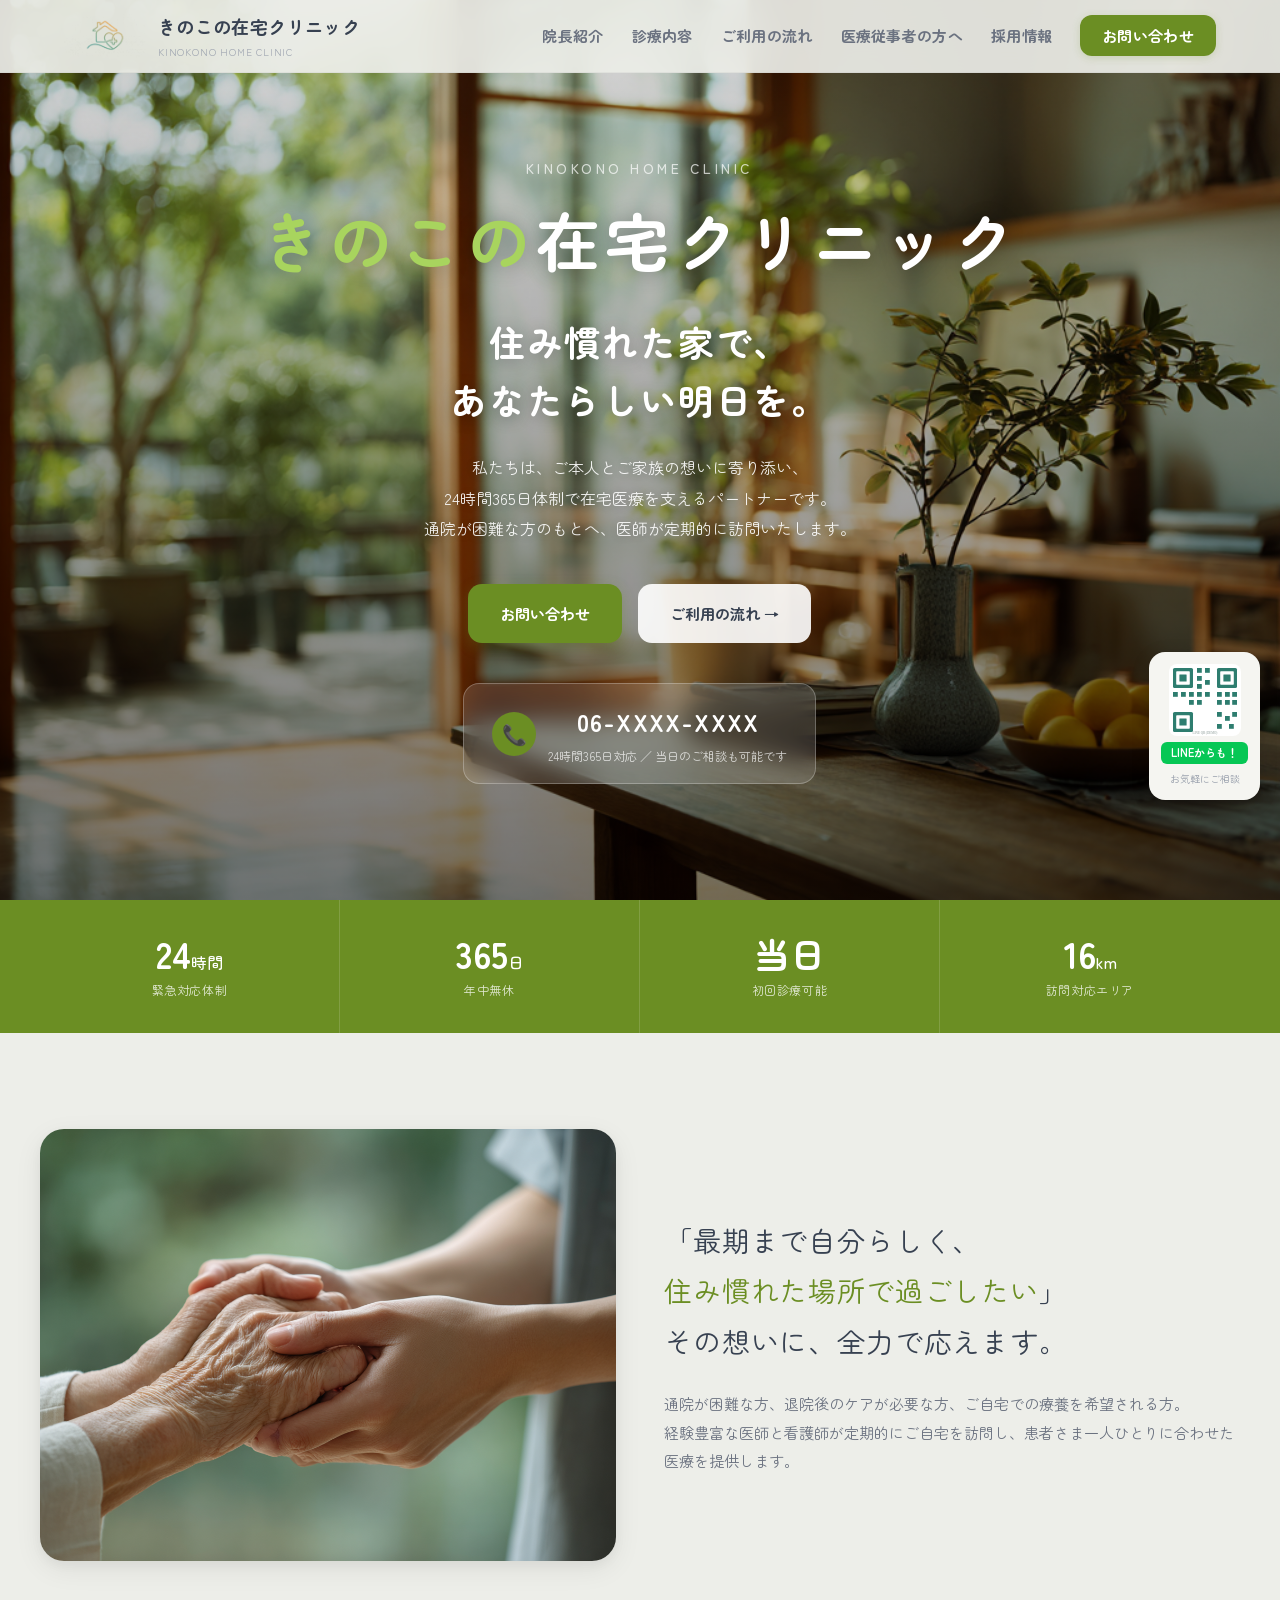
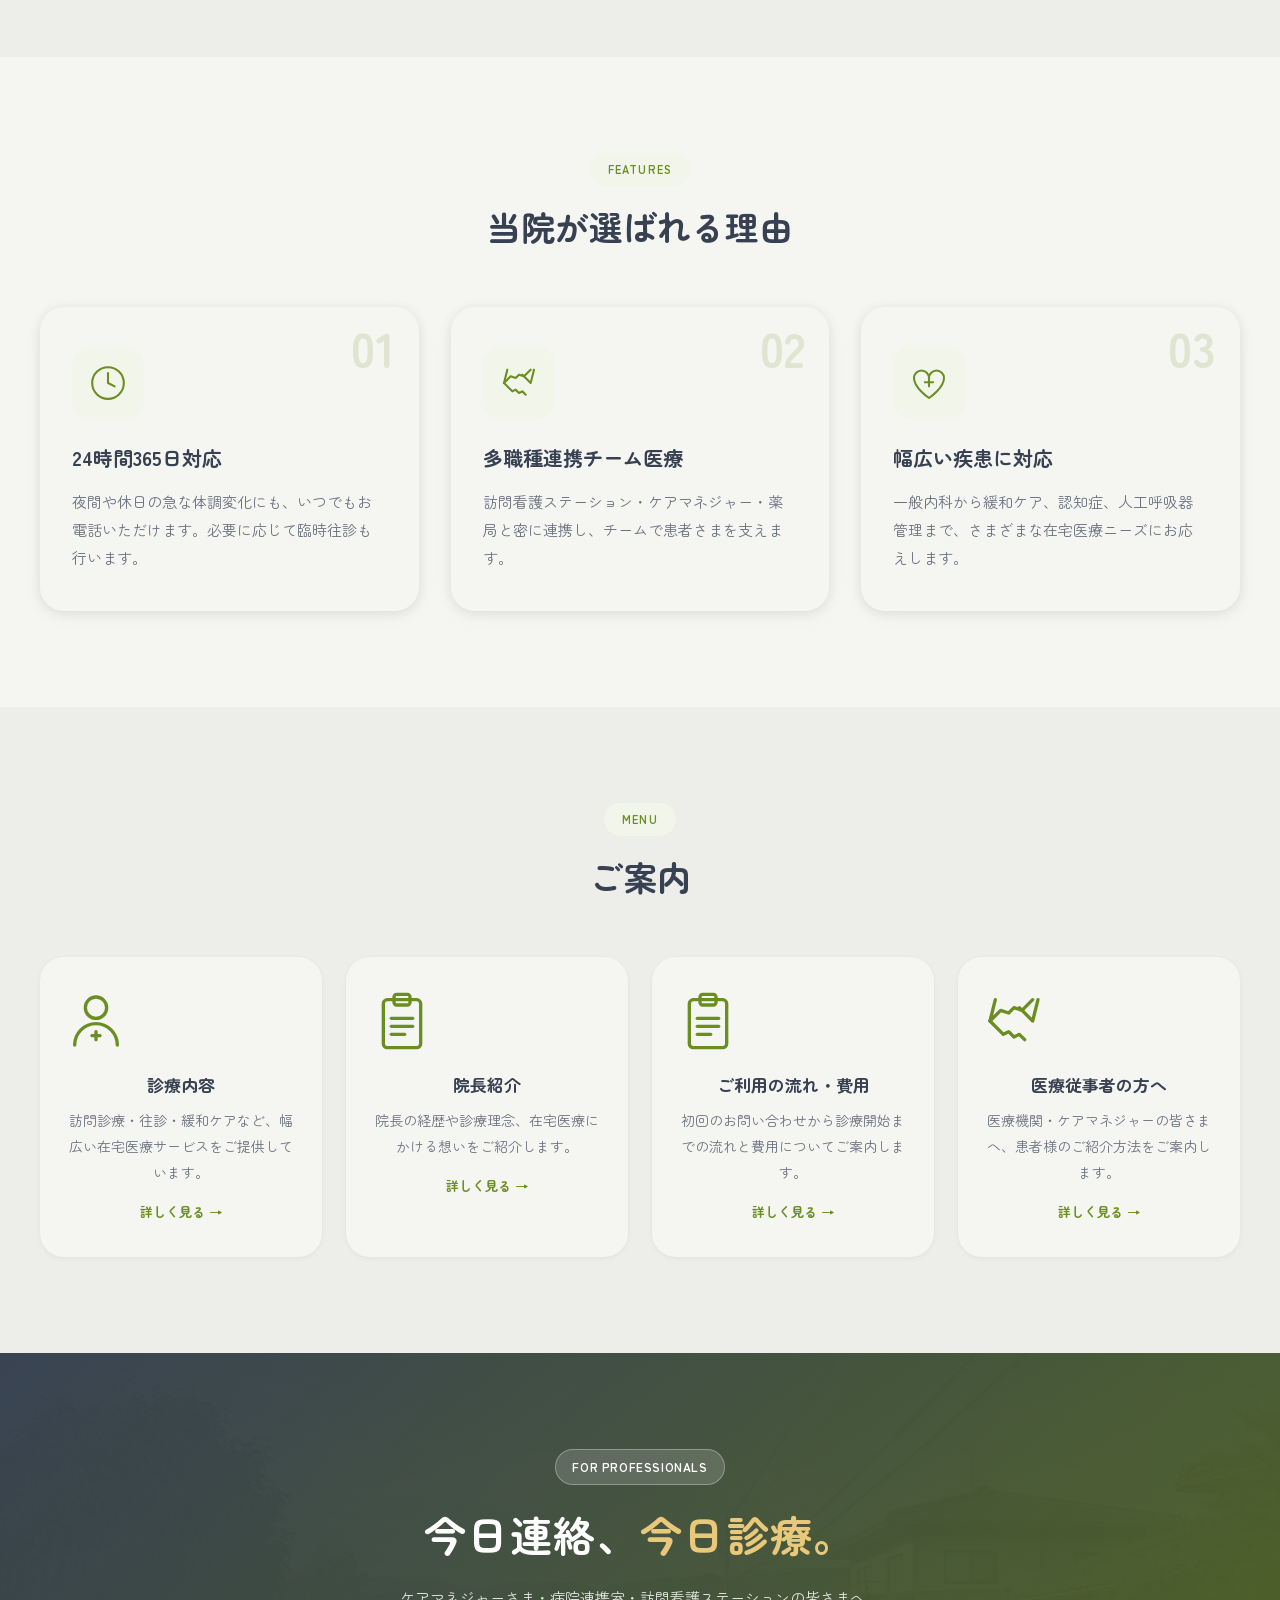
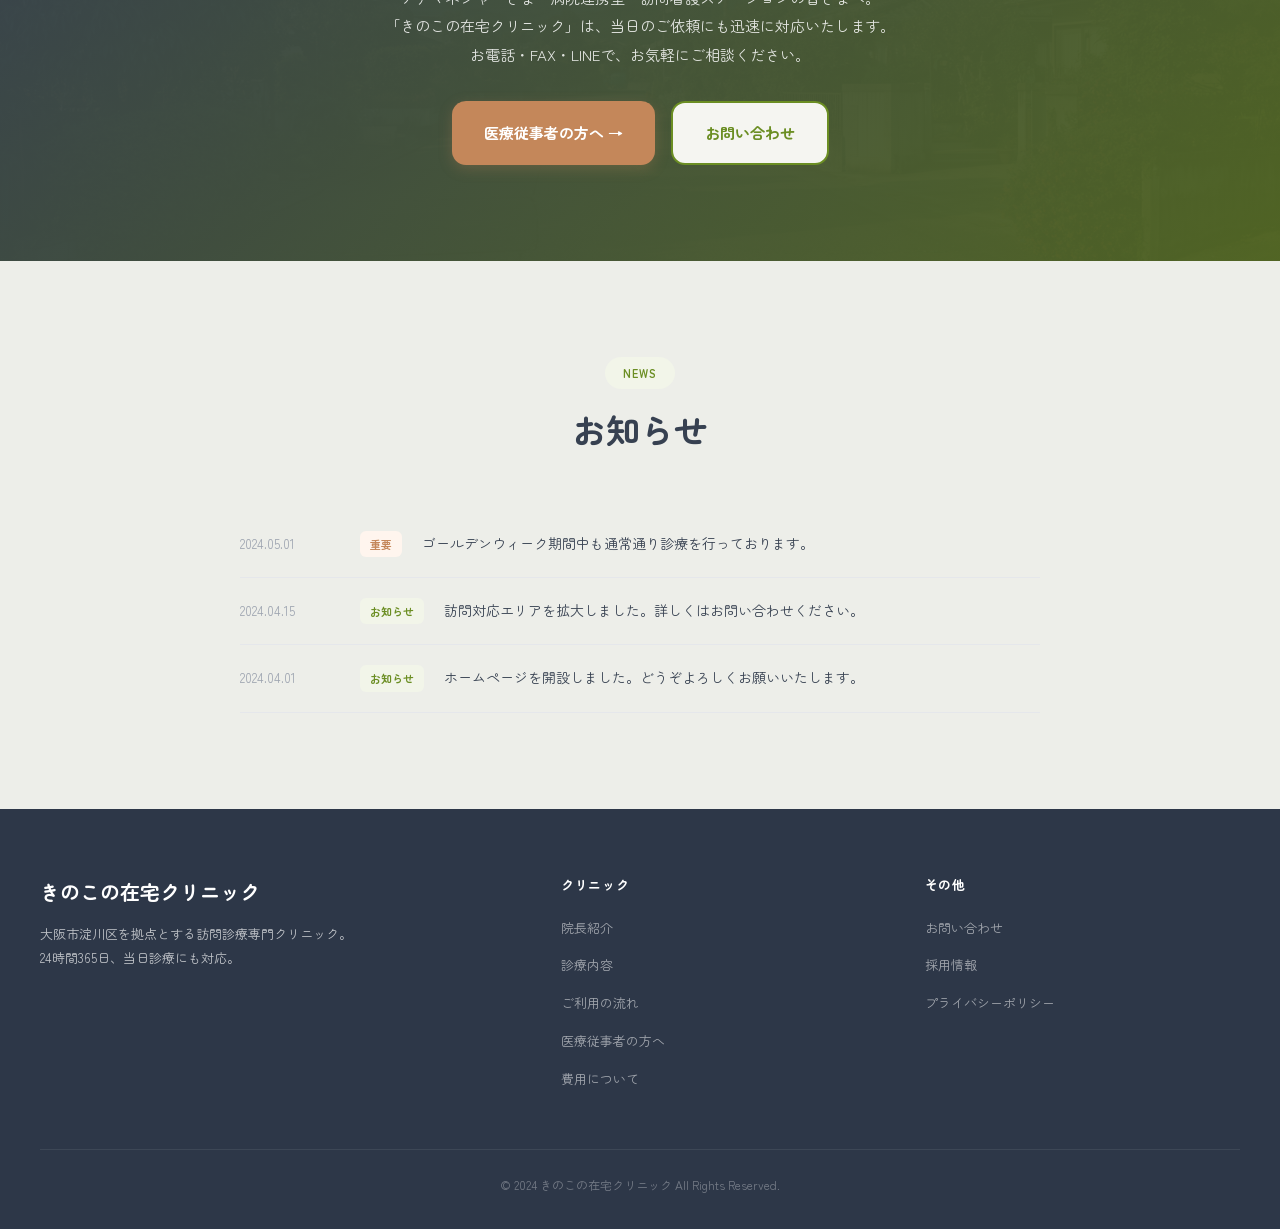
==== commit 1226b58d: "Rename to きのこの在宅クリニック / KINOKONO HOME CLINIC" ====
--- a/index.html
+++ b/index.html
@@ -5,13 +5,13 @@
   <meta name="viewport" content="width=device-width, initial-scale=1.0">
   <meta name="robots" content="noindex, nofollow">
   <meta name="color-scheme" content="only light">
-  <title>いきなり在宅クリニック｜大阪市淀川区の訪問診療 当日対応可</title>
-  <meta name="description" content="いきなり在宅クリニックは大阪市淀川区を拠点とする訪問診療専門クリニックです。24時間365日対応、当日連絡・当日診療をモットーに医師がご自宅へ伺います。">
-  <meta property="og:title" content="いきなり在宅クリニック｜大阪市淀川区の訪問診療 当日対応可">
+  <title>きのこの在宅クリニック｜大阪市淀川区の訪問診療 当日対応可</title>
+  <meta name="description" content="きのこの在宅クリニックは大阪市淀川区を拠点とする訪問診療専門クリニックです。24時間365日対応、当日連絡・当日診療をモットーに医師がご自宅へ伺います。">
+  <meta property="og:title" content="きのこの在宅クリニック｜大阪市淀川区の訪問診療 当日対応可">
   <meta property="og:description" content="24時間365日対応。当日連絡・当日診療をモットーに、お電話いただいたその日のうちに医師がご自宅へ伺います。">
   <meta property="og:type" content="website">
   <meta property="og:url" content="https://ikinari-clinic.com/">
-  <meta property="og:site_name" content="いきなり在宅クリニック">
+  <meta property="og:site_name" content="きのこの在宅クリニック">
   <meta property="og:locale" content="ja_JP">
   <meta name="twitter:card" content="summary_large_image">
   <link rel="preconnect" href="https://fonts.googleapis.com">
@@ -24,8 +24,8 @@
   {
     "@context": "https://schema.org",
     "@type": "MedicalClinic",
-    "name": "いきなり在宅クリニック",
-    "alternateName": "IKINARI HOME CLINIC",
+    "name": "きのこの在宅クリニック",
+    "alternateName": "KINOKONO HOME CLINIC",
     "description": "大阪市淀川区を拠点とする訪問診療専門クリニック。24時間365日対応、当日連絡・当日診療。",
     "url": "https://ikinari-clinic.com/",
     "telephone": "06-XXXX-XXXX",
@@ -401,10 +401,10 @@
   <nav class="nav" id="nav">
     <div class="nav-inner">
       <a href="index.html" class="nav-logo">
-        <img src="assets/logo.png" alt="いきなり在宅クリニック" style="height:44px;width:auto;">
+        <img src="assets/logo.png" alt="きのこの在宅クリニック" style="height:44px;width:auto;">
         <div>
-          <div class="nav-logo-text">いきなり在宅クリニック</div>
-          <div class="nav-logo-sub">IKINARI HOME CLINIC</div>
+          <div class="nav-logo-text">きのこの在宅クリニック</div>
+          <div class="nav-logo-sub">KINOKONO HOME CLINIC</div>
         </div>
       </a>
       <ul class="nav-links" id="navLinks">
@@ -428,8 +428,8 @@
     </div>
     <div class="hero-top-overlay"></div>
     <div class="hero-top-inner">
-      <div class="hero-clinic-en">IKINARI HOME CLINIC</div>
-      <h1 class="hero-clinic-name"><span>いきなり</span>在宅クリニック</h1>
+      <div class="hero-clinic-en">KINOKONO HOME CLINIC</div>
+      <h1 class="hero-clinic-name"><span>きのこの</span>在宅クリニック</h1>
       <p class="hero-catch">住み慣れた家で、<br>あなたらしい明日を。</p>
       <p class="hero-sub">私たちは、ご本人とご家族の想いに寄り添い、<br>24時間365日体制で在宅医療を支えるパートナーです。<br>通院が困難な方のもとへ、医師が定期的に訪問いたします。</p>
       <div class="hero-top-actions">
@@ -560,7 +560,7 @@
         <h2 class="sameday-title">今日連絡、<em>今日診療。</em></h2>
         <p class="sameday-desc">
           ケアマネジャーさま・病院連携室・訪問看護ステーションの皆さまへ。<br>
-          「いきなり在宅クリニック」は、当日のご依頼にも迅速に対応いたします。<br>
+          「きのこの在宅クリニック」は、当日のご依頼にも迅速に対応いたします。<br>
           お電話・FAX・LINEで、お気軽にご相談ください。
         </p>
         <div class="sameday-actions">
@@ -602,7 +602,7 @@
   <footer class="footer">
     <div class="footer-inner">
       <div>
-        <div class="footer-logo">いきなり在宅クリニック</div>
+        <div class="footer-logo">きのこの在宅クリニック</div>
         <p class="footer-desc">大阪市淀川区を拠点とする訪問診療専門クリニック。<br>24時間365日、当日診療にも対応。</p>
       </div>
       <div>
@@ -625,7 +625,7 @@
       </div>
     </div>
     <div class="footer-bottom">
-      &copy; 2024 いきなり在宅クリニック All Rights Reserved.
+      &copy; 2024 きのこの在宅クリニック All Rights Reserved.
     </div>
   </footer>
 
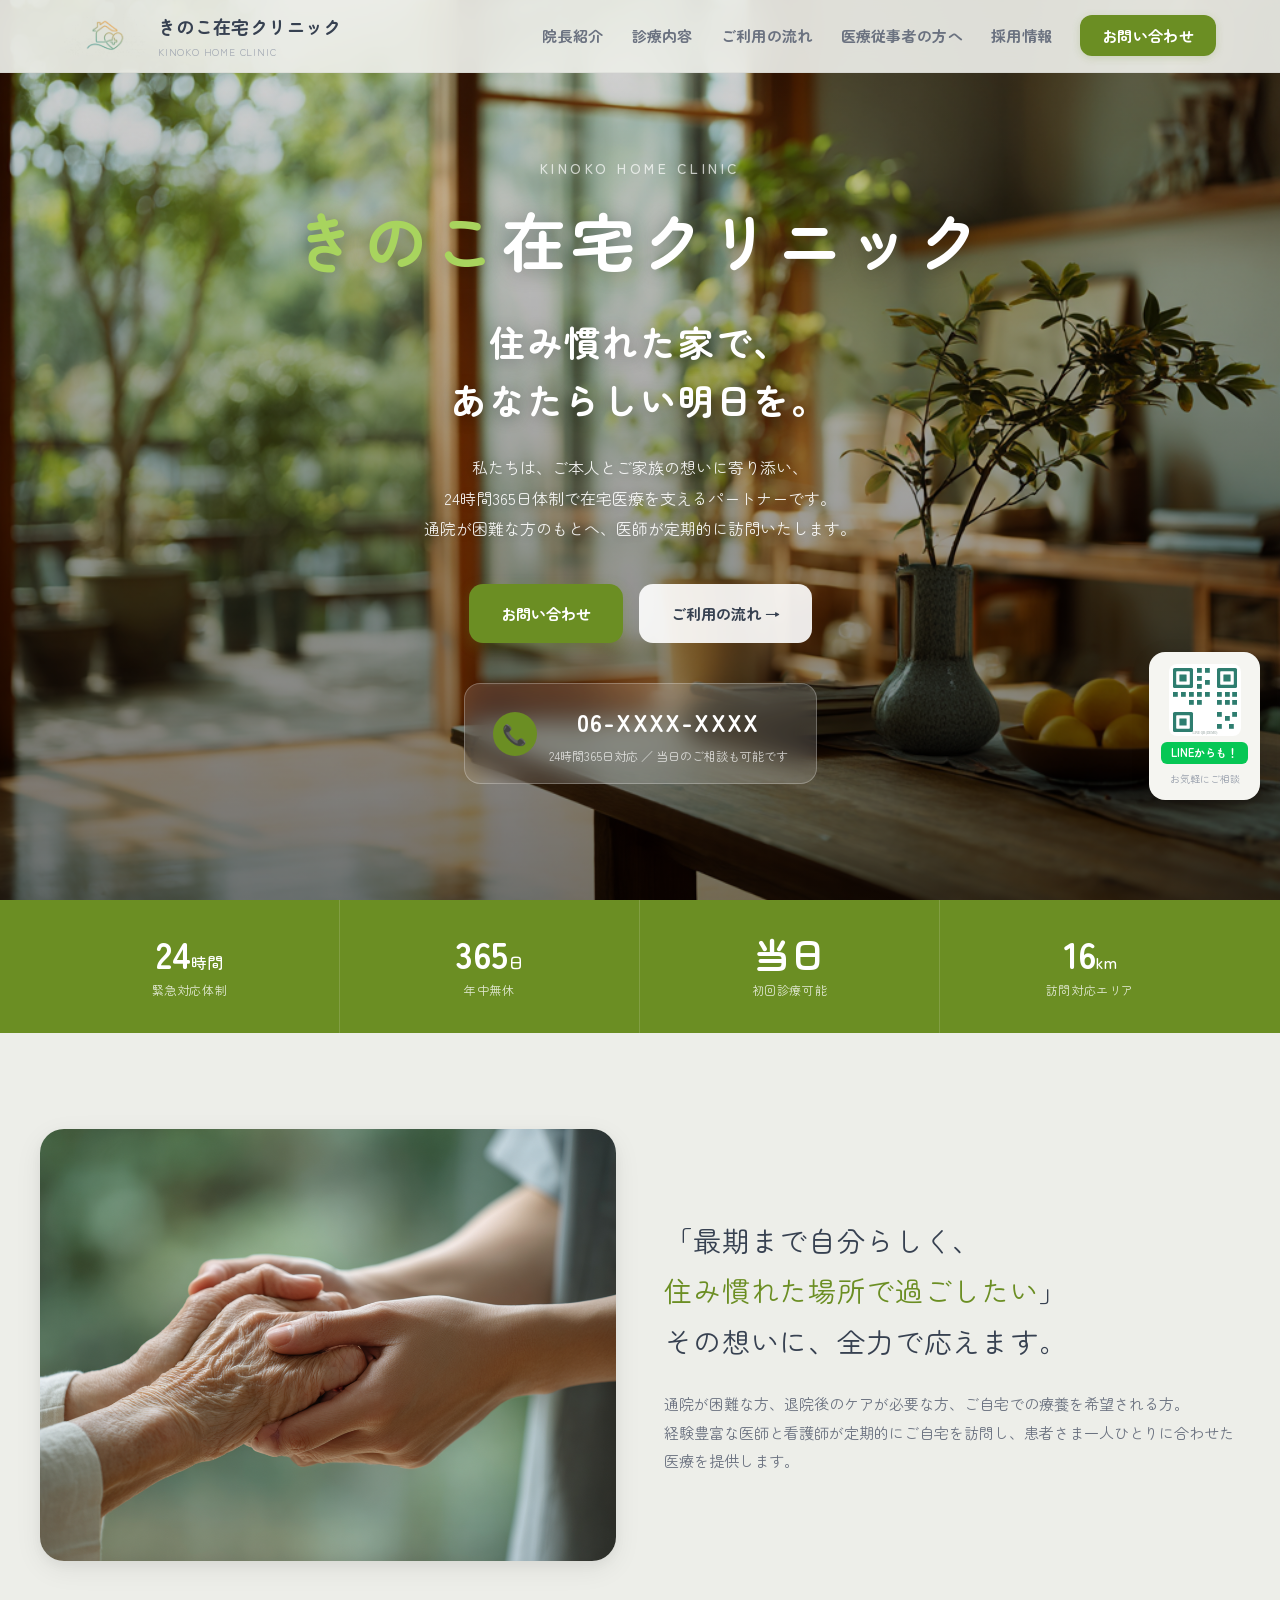
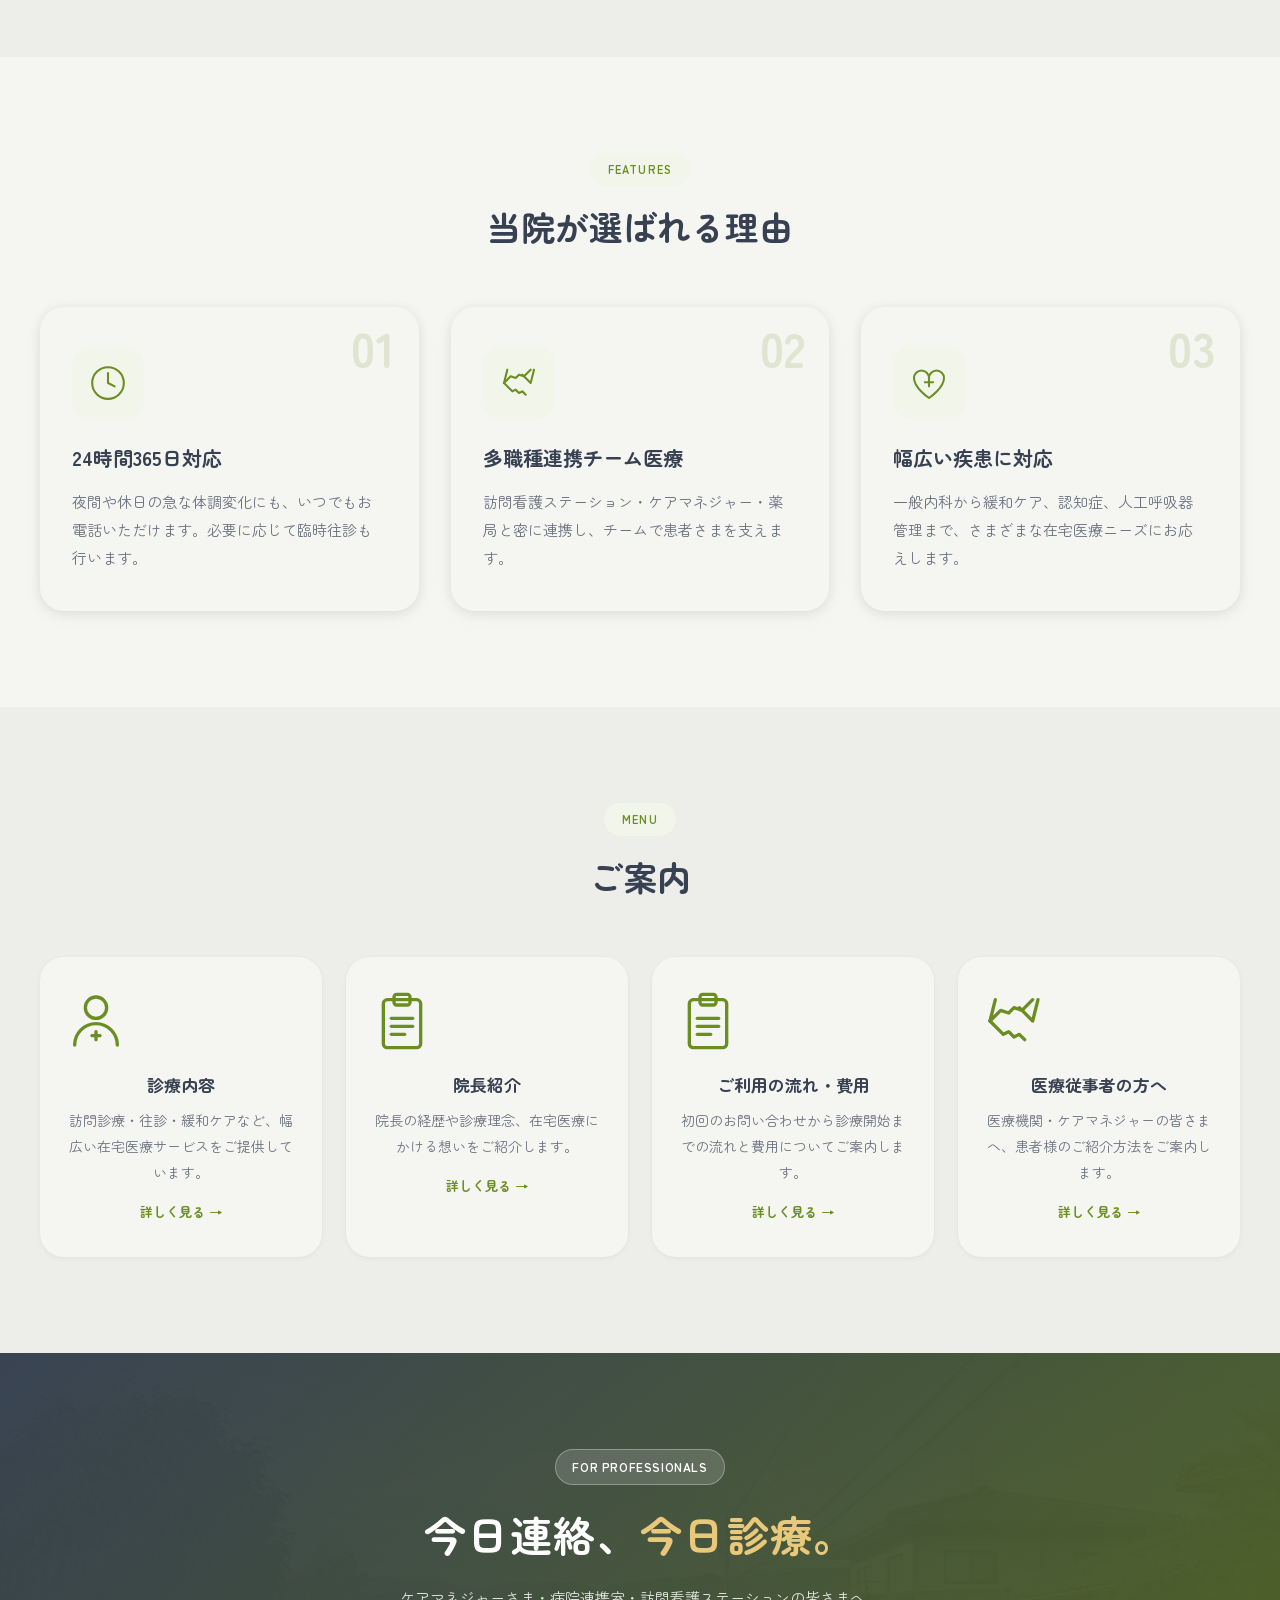
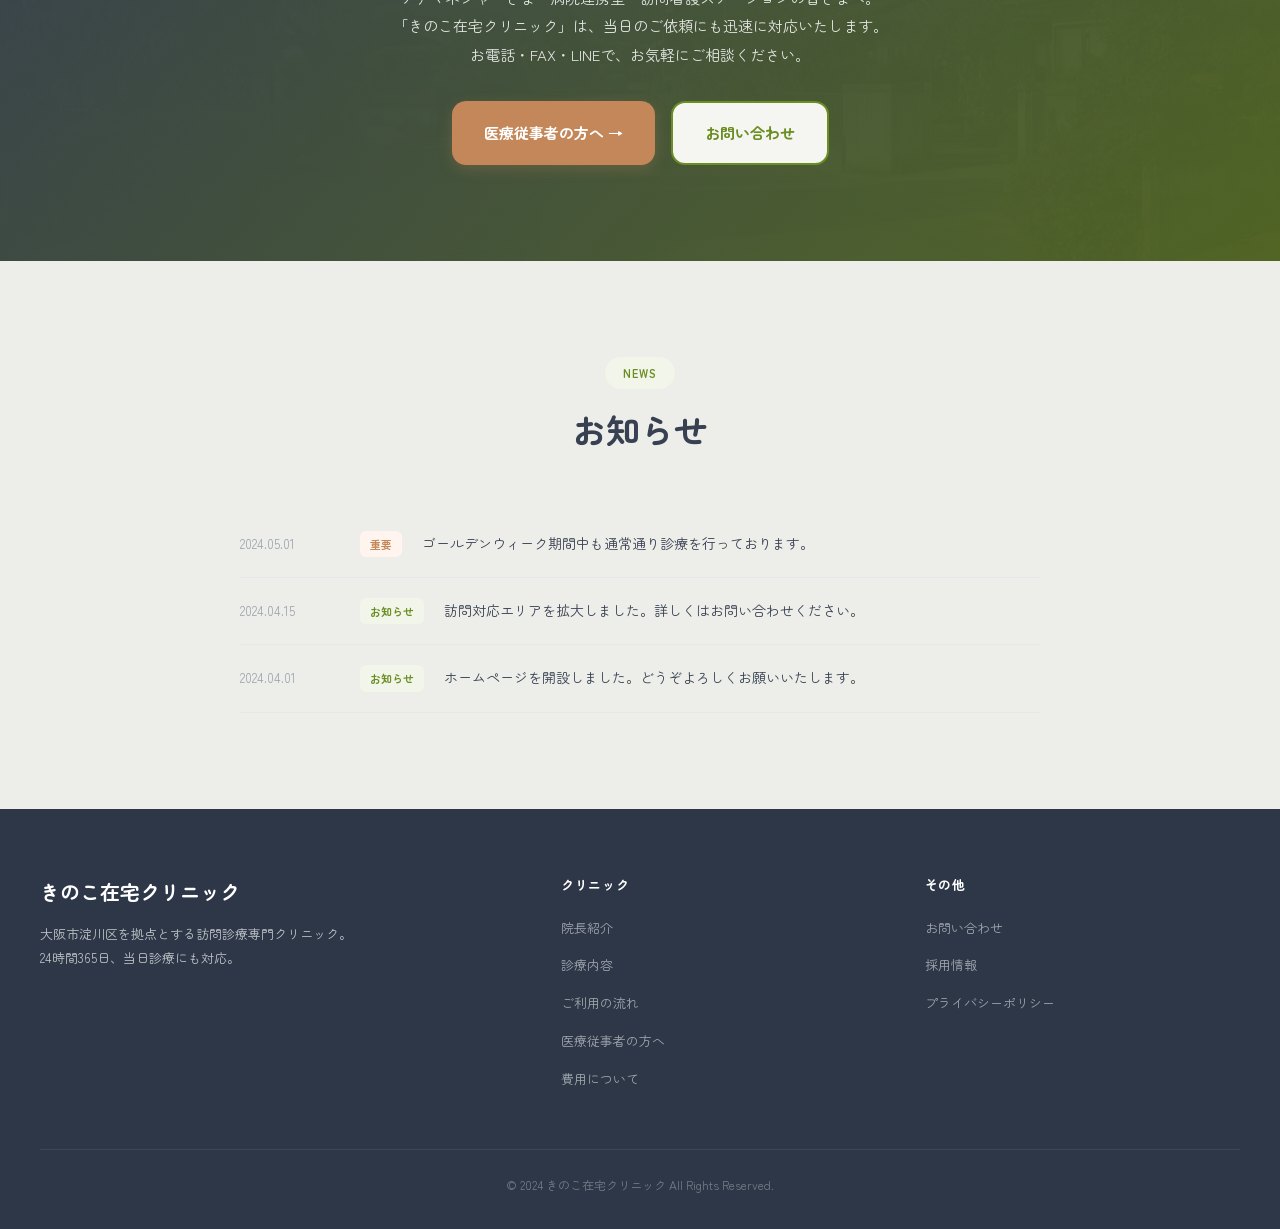
==== commit 50009c8d: "Rename clinic to きのこ在宅クリニック / KINOKO HOME CLINIC Co-Authored-By: Claude Opus 4.6 <noreply@anthropic." ====
--- a/index.html
+++ b/index.html
@@ -5,13 +5,13 @@
   <meta name="viewport" content="width=device-width, initial-scale=1.0">
   <meta name="robots" content="noindex, nofollow">
   <meta name="color-scheme" content="only light">
-  <title>きのこの在宅クリニック｜大阪市淀川区の訪問診療 当日対応可</title>
-  <meta name="description" content="きのこの在宅クリニックは大阪市淀川区を拠点とする訪問診療専門クリニックです。24時間365日対応、当日連絡・当日診療をモットーに医師がご自宅へ伺います。">
-  <meta property="og:title" content="きのこの在宅クリニック｜大阪市淀川区の訪問診療 当日対応可">
+  <title>きのこ在宅クリニック｜大阪市淀川区の訪問診療 当日対応可</title>
+  <meta name="description" content="きのこ在宅クリニックは大阪市淀川区を拠点とする訪問診療専門クリニックです。24時間365日対応、当日連絡・当日診療をモットーに医師がご自宅へ伺います。">
+  <meta property="og:title" content="きのこ在宅クリニック｜大阪市淀川区の訪問診療 当日対応可">
   <meta property="og:description" content="24時間365日対応。当日連絡・当日診療をモットーに、お電話いただいたその日のうちに医師がご自宅へ伺います。">
   <meta property="og:type" content="website">
   <meta property="og:url" content="https://ikinari-clinic.com/">
-  <meta property="og:site_name" content="きのこの在宅クリニック">
+  <meta property="og:site_name" content="きのこ在宅クリニック">
   <meta property="og:locale" content="ja_JP">
   <meta name="twitter:card" content="summary_large_image">
   <link rel="preconnect" href="https://fonts.googleapis.com">
@@ -24,8 +24,8 @@
   {
     "@context": "https://schema.org",
     "@type": "MedicalClinic",
-    "name": "きのこの在宅クリニック",
-    "alternateName": "KINOKONO HOME CLINIC",
+    "name": "きのこ在宅クリニック",
+    "alternateName": "KINOKO HOME CLINIC",
     "description": "大阪市淀川区を拠点とする訪問診療専門クリニック。24時間365日対応、当日連絡・当日診療。",
     "url": "https://ikinari-clinic.com/",
     "telephone": "06-XXXX-XXXX",
@@ -401,10 +401,10 @@
   <nav class="nav" id="nav">
     <div class="nav-inner">
       <a href="index.html" class="nav-logo">
-        <img src="assets/logo.png" alt="きのこの在宅クリニック" style="height:44px;width:auto;">
+        <img src="assets/logo.png" alt="きのこ在宅クリニック" style="height:44px;width:auto;">
         <div>
-          <div class="nav-logo-text">きのこの在宅クリニック</div>
-          <div class="nav-logo-sub">KINOKONO HOME CLINIC</div>
+          <div class="nav-logo-text">きのこ在宅クリニック</div>
+          <div class="nav-logo-sub">KINOKO HOME CLINIC</div>
         </div>
       </a>
       <ul class="nav-links" id="navLinks">
@@ -428,8 +428,8 @@
     </div>
     <div class="hero-top-overlay"></div>
     <div class="hero-top-inner">
-      <div class="hero-clinic-en">KINOKONO HOME CLINIC</div>
-      <h1 class="hero-clinic-name"><span>きのこの</span>在宅クリニック</h1>
+      <div class="hero-clinic-en">KINOKO HOME CLINIC</div>
+      <h1 class="hero-clinic-name"><span>きのこ</span>在宅クリニック</h1>
       <p class="hero-catch">住み慣れた家で、<br>あなたらしい明日を。</p>
       <p class="hero-sub">私たちは、ご本人とご家族の想いに寄り添い、<br>24時間365日体制で在宅医療を支えるパートナーです。<br>通院が困難な方のもとへ、医師が定期的に訪問いたします。</p>
       <div class="hero-top-actions">
@@ -560,7 +560,7 @@
         <h2 class="sameday-title">今日連絡、<em>今日診療。</em></h2>
         <p class="sameday-desc">
           ケアマネジャーさま・病院連携室・訪問看護ステーションの皆さまへ。<br>
-          「きのこの在宅クリニック」は、当日のご依頼にも迅速に対応いたします。<br>
+          「きのこ在宅クリニック」は、当日のご依頼にも迅速に対応いたします。<br>
           お電話・FAX・LINEで、お気軽にご相談ください。
         </p>
         <div class="sameday-actions">
@@ -602,7 +602,7 @@
   <footer class="footer">
     <div class="footer-inner">
       <div>
-        <div class="footer-logo">きのこの在宅クリニック</div>
+        <div class="footer-logo">きのこ在宅クリニック</div>
         <p class="footer-desc">大阪市淀川区を拠点とする訪問診療専門クリニック。<br>24時間365日、当日診療にも対応。</p>
       </div>
       <div>
@@ -625,7 +625,7 @@
       </div>
     </div>
     <div class="footer-bottom">
-      &copy; 2024 きのこの在宅クリニック All Rights Reserved.
+      &copy; 2024 きのこ在宅クリニック All Rights Reserved.
     </div>
   </footer>
 
